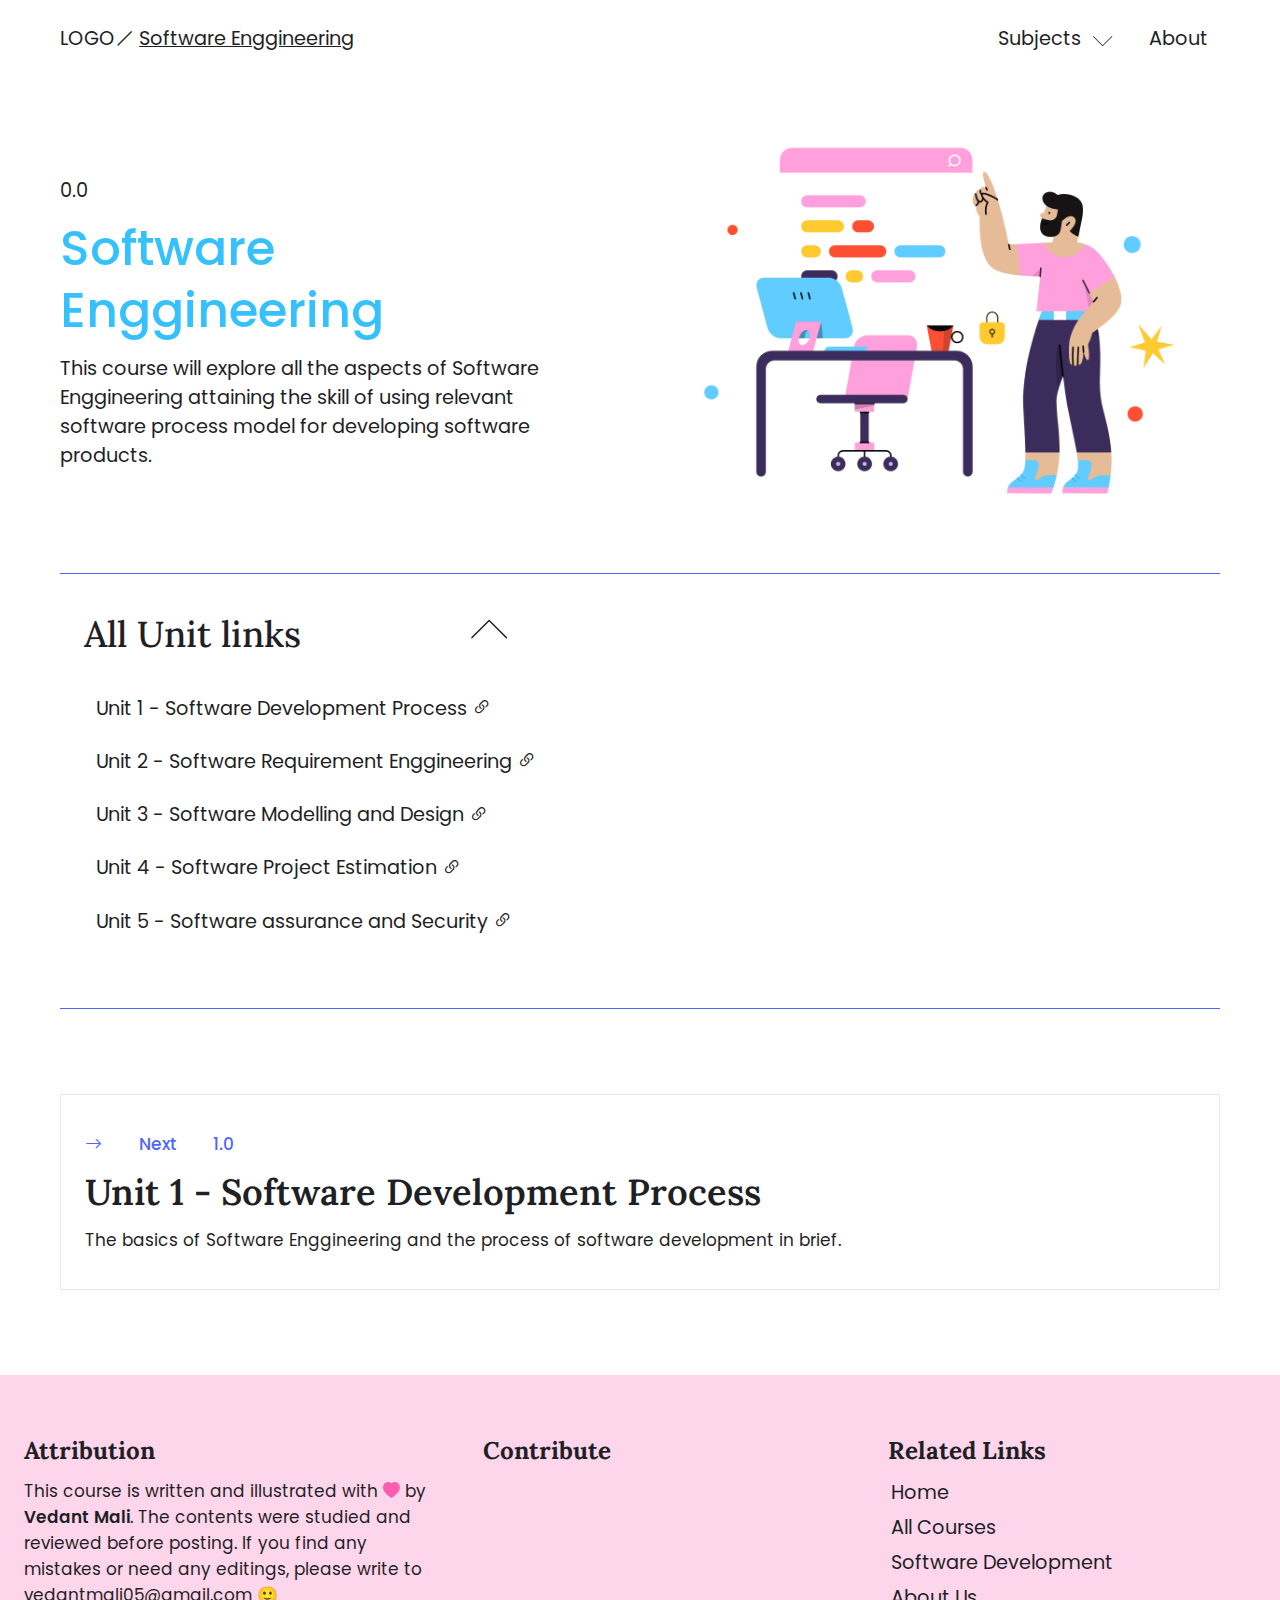
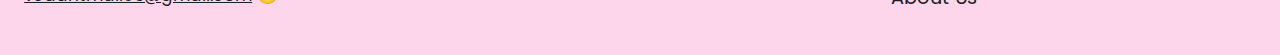
==== index.html @ e5b26721 "v0.7" ====
<!DOCTYPE html>

<html>

<head>
    <meta charset="utf-8">
    <meta http-equiv="X-UA-Compatible" content="IE=edge">
    <title>Software Enggineering NOTES</title>
    <meta name="description" content="">
    <meta name="viewport" content="width=device-width, initial-scale=1">
    <!-- Stylesheet -->
    <link rel="stylesheet" href="style-global.css">
    <link rel="stylesheet" href="style-header.css">
    <link rel="stylesheet" href="style-main.css">
    <link rel="stylesheet" href="style-footer.css">

    <!-- FONTS -->
    <!-- Font - POPPINS, LORA, ROBOTO MONO, ROBOTO -->
    <link rel="preconnect" href="https://fonts.googleapis.com">
    <link rel="preconnect" href="https://fonts.gstatic.com" crossorigin>
    <link href="https://fonts.googleapis.com/css2?family=Lora:ital,wght@0,400;0,500;0,600;0,700;1,400;1,500;1,600;1,700&family=Poppins:ital,wght@0,100;0,200;0,300;0,400;0,500;0,700;0,800;0,900;1,100;1,200;1,300;1,400;1,500;1,600;1,700;1,800;1,900&family=Roboto+Mono:ital,wght@0,400;0,500;0,600;1,400;1,500;1,600&family=Roboto:ital,wght@0,100;0,300;0,400;0,500;0,700;0,900;1,100;1,300;1,400;1,500;1,700;1,900&display=swap"
        rel="stylesheet">


    <!-- ICONS -->
    <!-- Icons - Bootstrap -->
    <link rel="stylesheet" href="https://cdn.jsdelivr.net/npm/bootstrap-icons@1.8.1/font/bootstrap-icons.css">

</head>

<body>

    <!-- HEADER -->
    <header class="notes-header">
        <!-- HEADER BREADCRUMB -->
        <section class="header-breadcrumb-wrapper">
            <ul class="header-breadcrumb">
                <!-- LOGO -->
                <li>
                    <a href="#" class="logo">LOGO</a>
                </li>
                <!-- Breadcrumb pages sequence -->
                <li>
                    <span class="header-breadcrumb-slash">
                        <i class="bi bi-slash-lg"></i>
                    </span>
                    <a href="#">Software Enggineering</a>
                </li>
            </ul>
        </section>
        <!-- MENU BTN -->
        <section class="menu-btn-wrapper">
            <button class="menu-btn">
                <i class="bi bi-grid"></i>
            </button>
        </section>
        <!-- HEADER NAVIGATION -->
        <nav class="header-nav-wrapper">
            <!-- MAIN MENU -->
            <ul class="header-nav">
                <!-- li - Subjects available on website -->
                <li class="submenu-btn submenu-btn-subject">
                    <a>
                        Subjects
                        <!-- Expand Arrow -->
                        <span class="expand-nav show-submenu">
                            <svg width="192" height="192" fill="#000" viewBox="0 0 192 192">
                                <path fill-rule="evenodd" d="M96 146c-1.0609 0-2.0783-.421-2.8284-1.172L1.17158 52.8284c-1.562106-1.5621-1.562106-4.0947 0-5.6568 1.56209-1.5621 4.09476-1.5621 5.65684 0L96 136.343l89.172-89.1714c1.562-1.5621 4.094-1.5621 5.656 0 1.563 1.5621 1.563 4.0947 0 5.6568L98.8284 144.828C98.0783 145.579 97.0609 146 96 146z"/>
                              </svg>
                        </span>
                    </a>
                    <!-- Submenu - Subjects available on this page -->
                    <ul class="submenu submenu-subjects">
                        <li>
                            <a href="#">Microprocessors</a>
                        </li>
                        <li>
                            <a href="#">Data Communication</a>
                        </li>
                        <li>
                            <a href="#">Software Enggineering</a>
                        </li>
                    </ul>
                </li>
                <!-- ABOUT Page Link -->
                <li>
                    <a href="#">About</a>
                </li>
            </ul>
        </nav>
        <!-- MENU ENDS -->
    </header>
    <!-- HEADER ENDS -->

    <!-- MAIN SECTION -->
    <main class="notes-main" id="notes-main">
        <!-- Course Intro -->
        <section class="course-intro-wrapper">
            <!-- COURSE CONTENTS -->
            <div class="course-intro-contents">
                <div class="eyebrow">0.0</div>
                <h1 class="course-heading">Software Enggineering</h1>
                <p class="course-intro-para">
                    This course will explore all the aspects of Software Enggineering attaining the skill of using relevant software process model for developing software products.
                </p>
            </div>
            <figure class="course-intro-hero">
                <img src="images/illu-hero.png" alt="" loading="lazy">
            </figure>
        </section>
        <!-- Table of Contents -->
        <section class="index-wrapper">
            <!-- Index List -->
            <ul class="index-list-box show-index">
                <li><a href="SENU1.html">Unit 1 - Software Development Process <span class="link-icon-box"><i class="bi bi-link-45deg"></i></span></a></li>
                <li>
                    <a href="#">Unit 2 - Software Requirement Enggineering <span class="link-icon-box"><i class="bi bi-link-45deg"></i></span></a>
                </li>
                <li>
                    <a href="#">Unit 3 - Software Modelling and Design <span class="link-icon-box"><i class="bi bi-link-45deg"></i></span></a>
                </li>
                <li><a href="#">Unit 4 - Software Project Estimation <span class="link-icon-box"><i class="bi bi-link-45deg"></i></span></a></li>
                <li><a href="#">Unit 5 - Software assurance and Security <span class="link-icon-box"><i class="bi bi-link-45deg"></i></span></a></li>
            </ul>
            <!-- Index title -->
            <div class="index-title">
                <h2>All Unit links</h2>
                <span class="expand-index">
                    <svg width="192" height="192" fill="#000" viewBox="0 0 192 192">
                        <path fill-rule="evenodd" d="M96 146c-1.0609 0-2.0783-.421-2.8284-1.172L1.17158 52.8284c-1.562106-1.5621-1.562106-4.0947 0-5.6568 1.56209-1.5621 4.09476-1.5621 5.65684 0L96 136.343l89.172-89.1714c1.562-1.5621 4.094-1.5621 5.656 0 1.563 1.5621 1.563 4.0947 0 5.6568L98.8284 144.828C98.0783 145.579 97.0609 146 96 146z"/>
                      </svg>
                </span>
            </div>
        </section>
        <!-- Next Prose Links -->
        <section class="adj-prose-wrapper">

            <a href="SENU1.html" target="_top" class="next-prose-box adj-prose-link">
                <div class="direction">
                    <span><i class="bi bi-arrow-right"></i></span><span>Next</span><span class="prose-num">1.0</span>
                </div>
                <h1 class="adj-prose-topic">
                    Unit 1 - Software Development Process
                </h1>
                <p class="prose-description">
                    The basics of Software Enggineering and the process of software development in brief.
                </p>
            </a>
        </section>
    </main>
    <!-- MAIN SECTION ENDS -->

    <!-- FOOTER -->
    <footer class="notes-footer" id="notes-footer">

        <!-- Author Attribution -->
        <section class="author-attr-wrapper">
            <h3>Attribution</h3>
            <p>
                This course is written and illustrated with <span class="heart"><i class="bi bi-heart-fill"></i></span> by <span class="author-name">Vedant Mali</span>. The contents were studied and reviewed before posting. If you find any mistakes or
                need any editings, please write to
                <a href="#contribution_form">vedantmali05@gmail.com</a> 🙂
            </p>
        </section>

        <!-- FIXME: Complete this form section with a feedback template -->
        <!-- Contribution Links -->
        <section class="footer-contibute">
            <h3>Contribute</h3>
            <!-- Available Contribution Links -->
            <!-- Email Box -->
            <form action="" id="contribution_form">
            </form>
        </section>

        <!-- Related Contents -->
        <section class="related-links-wrapper">
            <h3>Related Links</h3>
            <ul>
                <li><a href="#">Home</a></li>
                <li><a href="#">All Courses</a></li>
                <li><a href="#">Software Development</a></li>
                <li><a href="#">About Us</a></li>
            </ul>
        </section>


    </footer>

    <script src="script.js" async defer></script>
</body>

</html>
---- style-global.css ----
* {
    font-family: "Poppins", "Roboto", sans-serif;
    margin: 0;
    padding: 0;
    box-sizing: border-box;
    text-decoration: none;
    list-style: none;
    -webkit-transition: all .2s linear;
    -moz-transition: all .2s linear;
    -ms-transition: all .2s linear;
    -o-transition: all .2s linear;
    transition: all .2s linear;
    outline: none;
    border: none;
    color: var(--text-black);
    /* border: 1px solid #07f; */
}

*::selection {
    background: var(--text-black);
    color: var(--white);
}

:root {
    --white: #ffffff;
    --pink: #fd5daf;
    --pink-light: #fd5db040;
    --purple: #4e65ff;
    --purple-light: #4e65ff25;
    --blue: #34c1fd;
    --blue-light: #deeafd;
    --text-black: #1f1f26;
    --text-white: #e8eaed;
    --smooth-dark: #1F1F2660;
    --smooth-light: #1F1F2625;
    --code-box: #e8eaed25;
}

html {
    font-size: 63.5%;
    scroll-behavior: smooth;
    scroll-padding: 10rem;
}

body {
    overflow-x: hidden;
    background: var(--white);
    min-height: 100vh;
    min-width: 300px;
}

img {
    max-width: 100%;
}

button {
    cursor: pointer;
}


/* *********** MEDIA QUERIES **************** */

@media (min-width: 769px) {
    html {
        font-size: 75.5%;
    }
}
---- style-header.css ----
.notes-header {
    display: flex;
    align-items: center;
    justify-content: space-between;
    gap: 1rem;
    padding: 1rem 2rem;
    width: min(100%, 100rem);
    position: fixed;
    top: 0;
    left: 50%;
    transform: translateX(-50%);
    background: var(--white);
    z-index: 99;
}

.header-breadcrumb-wrapper {
    overflow-x: auto;
    max-width: 55rem;
    position: relative;
    padding: 1rem 0;
}

.header-breadcrumb {
    display: flex;
    font-size: 1.6rem;
    white-space: nowrap;
    width: 100%;
}

.header-breadcrumb :is(a):not(.logo) {
    font-weight: 400;
    text-decoration: underline;
    white-space: nowrap;
}

.menu-btn-wrapper button {
    padding: 0.5rem 1.2rem;
    border-radius: 5px;
    font-size: 2.5rem;
    background: transparent;
}

.menu-btn-wrapper button:hover {
    background: var(--smooth-light);
}

.header-nav-wrapper {
    display: flex;
    position: absolute;
    top: calc(7rem - 2px);
    left: -100%;
    padding: 4rem 0;
    height: calc(100vh - 7rem);
    background: var(--white);
    border-radius: 0 10px 10px 0;
    box-shadow: 0 10px 30px 0 var(--smooth-dark);
    max-width: 0px;
}

.header-nav-wrapper.show-menu {
    left: 0;
    max-width: 10000px;
}

.header-nav {
    overflow-y: auto;
    max-height: calc(90vh);
    padding: 0 2rem;
}

.header-nav :is(ul li) {
    font-size: 1.6rem;
    margin: 0.5rem 0;
    display: flex;
    flex-direction: column;
    align-items: start;
}

.header-nav :is(li, a) {
    flex: 1;
    width: 100%;
    border-radius: 5px;
}

.header-nav :is(a) {
    padding: 0.1rem 1rem;
}

.header-nav :is(a):hover {
    background: var(--pink-light);
    cursor: pointer;
}

.header-nav :is(li ul) {
    margin: 0 0 0 2rem;
}

.header-nav :is(li ul ul) {
    border-left: 2px solid var(--smooth-dark);
}

.header-nav :is(li ul li) {
    margin: 1rem 0;
}

.header-nav .submenu {
    overflow: hidden;
    transition: all 0.5s;
    max-height: 0;
    height: auto;
    overflow-y: auto;
    background: var(--white);
}

.header-nav :is(.expand-nav svg) {
    width: 1.6rem;
    height: 2.5rem;
    fill: var(--text-black);
    position: relative;
    top: 0.5rem;
}

.header-nav :is(.submenu.show-submenu) {
    max-height: 100vh;
    transition: all 0.5s;
}


/* ///////////////////// MEDIA QUERIES ///////////////////// */

@media (min-width: 769px) {
    .menu-btn-wrapper button {
        display: none;
    }
    .header-nav-wrapper {
        position: static;
        padding: 0;
        width: auto;
        height: auto;
        background: var(--white);
        border-radius: 0;
        box-shadow: none;
        margin-left: auto;
        max-width: 100%;
    }
    .header-nav {
        display: flex;
        align-items: center;
        gap: 1rem;
        overflow-y: visible;
        padding: 0;
    }
    .header-nav :is(li, a) {
        flex: none;
        width: auto;
        border-radius: 5px;
        position: relative;
        display: flex;
        align-items: center;
        gap: 1rem;
        padding: 0 .5rem;
        height: 100%;
    }
    .header-nav :is(li ul):not(li ul ul) {
        top: 100%;
        right: 0;
        position: absolute;
        box-shadow: 0 3px 5px 0 var(--smooth-dark);
        border-radius: 10px;
        width: max-content;
        max-height: 60vh;
        overflow-y: auto;
    }
    .header-nav :is(li ul li a) {
        padding: 0 3rem 0 1rem;
    }
    .header-nav .submenu {
        padding: 0 1rem;
    }
    .header-nav .submenu.show-submenu {
        padding: 2rem 1rem;
        max-height: 80vh;
    }
}
---- style-main.css ----
.notes-main {
    padding: 1rem 2rem;
    width: min(100%, 100rem);
    margin: 6rem auto;
}


/* ////////////// INTRODUCTION SECTION */

.course-intro-wrapper {
    display: flex;
    justify-content: space-between;
    align-items: center;
    flex-wrap: wrap;
    gap: 2rem;
}

.course-intro-wrapper .course-intro-contents {
    max-width: 60rem;
    flex: 1 1 40%;
    min-width: 24rem;
}

.course-intro-wrapper .course-intro-hero {
    flex: 1 1 45%;
}

.course-intro-wrapper .course-intro-contents>* {
    margin: 1rem 0;
}

.course-intro-wrapper :is(h1) {
    font: 500 4rem/130% "Poppins", sans-serif;
    color: var(--blue);
}

.course-intro-wrapper :is(.eyebrow) {
    margin-top: 3rem;
}

.course-intro-wrapper :is(.eyebrow, p) {
    font-size: 1.6rem;
}


/* ///////////////////// TABLE OF CONTENTS/INDEX */

.index-wrapper {
    margin: 3rem 0;
    width: 100%;
    border: 1px solid var(--purple);
    border-left: none;
    border-right: none;
    padding: 3rem 2rem;
    display: flex;
    flex-direction: column;
}

.index-wrapper .index-title {
    display: flex;
    justify-content: space-between;
    gap: 2rem;
    cursor: pointer;
    width: min(100%, 35rem);
    order: -1;
}

.index-title h2 {
    font: 500 3rem/130% "Lora", serif;
}

.index-wrapper .index-title svg {
    width: 3rem;
    height: 3rem;
    fill: var(--text-black);
}

.index-list-box {
    margin: 1rem;
    font-size: 1.6rem;
    transition: all .5s ease;
    overflow: hidden;
    max-height: 0;
}

.index-list-box ul,
.header-nav .submenu .submenu-subtopics {
    padding-left: 1rem;
    margin-bottom: 2rem;
    border-left: 2px solid var(--smooth-dark);
}

.index-list-box ul li {
    margin: 1rem 0;
}

.index-list-box.show-index {
    max-height: 100rem;
    transition: all 1s ease;
}

.index-list-box.show-index~.index-title svg {
    transform: rotate(180deg);
}

.index-list-box li {
    margin: 2rem 0;
}

.index-list-box li a {
    border-radius: 5px;
}

.index-list-box li a:hover {
    background: var(--pink-light);
}


/* ////////////////////////// NEXT AND PREV PROSE LINKS */

.adj-prose-wrapper {
    display: flex;
    flex-wrap: wrap;
    margin-top: 7rem;
}

.adj-prose-link {
    padding: 2rem;
    flex: 1;
    min-width: 20rem;
    border: 1px solid var(--purple-light);
}

.adj-prose-link:hover {
    background: var(--purple-light);
}

.adj-prose-wrapper .direction {
    display: flex;
    justify-content: flex-start;
    align-items: center;
    gap: 3rem;
    padding: 1rem 0;
}

.adj-prose-wrapper .direction :is(span, i) {
    font-size: 1.4rem;
    color: var(--purple);
    font-weight: 500;
}

.adj-prose-wrapper .adj-prose-topic {
    font: 600 3rem "Lora", serif;
    hyphens: auto;
}

.adj-prose-wrapper .prose-description {
    padding: 1rem 0;
    font-size: 1.4rem;
}


/* *********** MEDIA QUERIES **************** */

@media (min-width: 375px) {
    .course-intro-wrapper .course-intro-contents,
    .adj-prose-link {
        min-width: 35rem;
    }
}
---- style-footer.css ----
.notes-footer {
    background: var(--pink-light);
    padding: 5rem 2rem 3rem 2rem;
    display: flex;
    align-items: flex-start;
    justify-content: space-between;
    flex-wrap: wrap;
    gap: 3rem;
}

.notes-footer>* {
    flex: 1;
}

.notes-footer h3 {
    font-size: 2rem;
    font-family: "Lora", serif;
    margin-bottom: 1rem;
}


/* /////////////////// AUTHOR ATTRIBUTION */

.author-attr-wrapper {
    font-size: 1.4rem;
    text-align: left;
    max-width: 35rem;
}

.author-attr-wrapper .author-name {
    font-weight: 600;
}

.author-attr-wrapper .heart i {
    color: var(--pink);
}

.author-attr-wrapper a {
    text-decoration: underline;
}


/* ///////////////////////////// RELATED LINKS */

.related-links-wrapper ul :is(li) {
    margin: .5rem 0;
}

.related-links-wrapper ul :is(a) {
    font-size: 1.6rem;
    padding: 0 .3rem;
    border-radius: 5px;
}

.related-links-wrapper ul :is(a):hover {
    background: var(--purple-light);
    text-decoration: underline;
}


/* *********** MEDIA QUERIES **************** */

@media (min-width: 375px) {
    .author-attr-wrapper :is(p) {
        min-width: 35rem;
    }
}
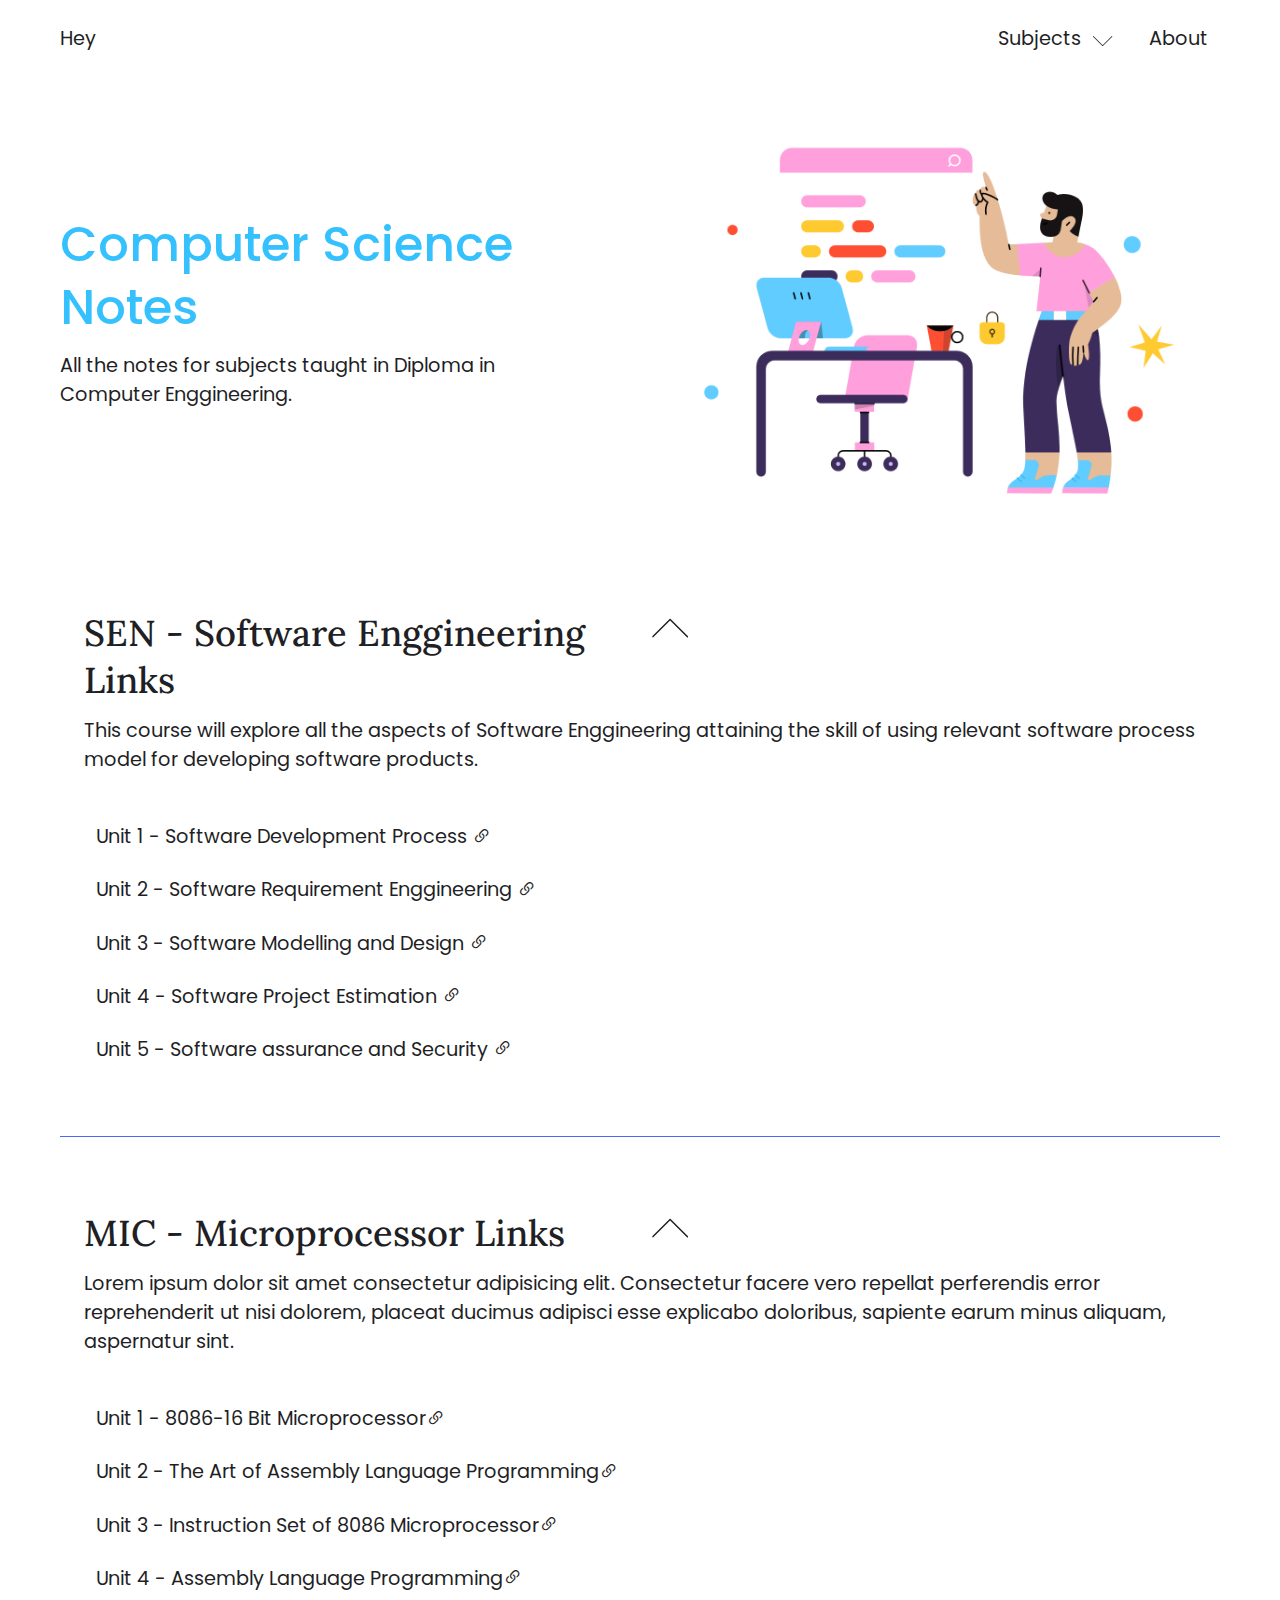
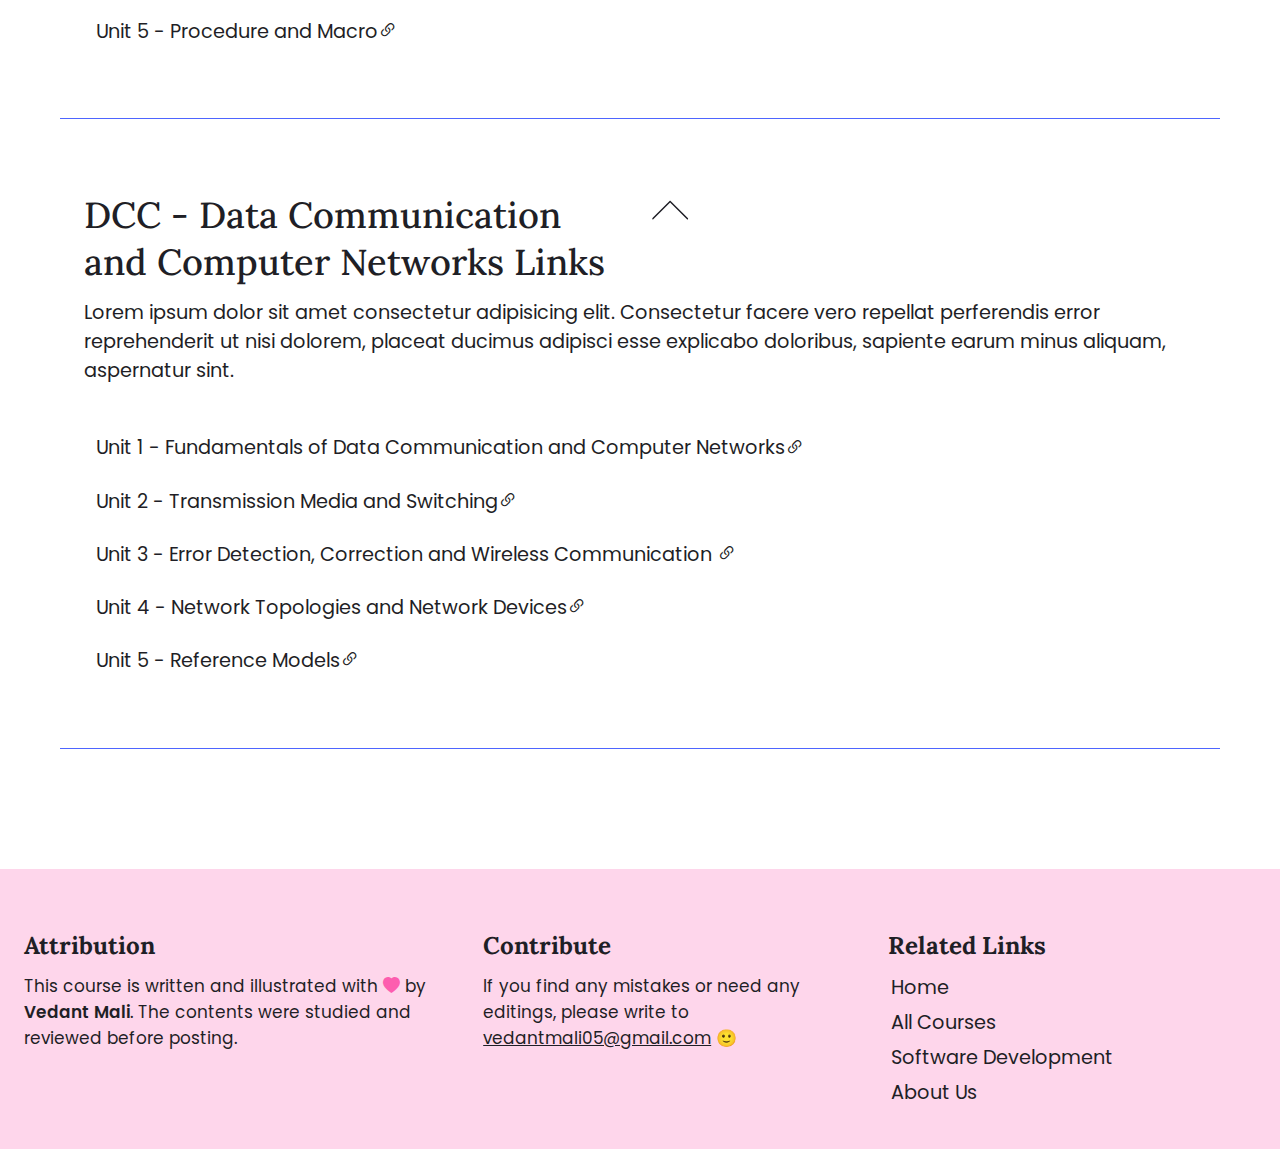
==== commit 77ce47f5: "v0.8" ====
--- a/index.html
+++ b/index.html
@@ -37,14 +37,7 @@
             <ul class="header-breadcrumb">
                 <!-- LOGO -->
                 <li>
-                    <a href="#" class="logo">LOGO</a>
-                </li>
-                <!-- Breadcrumb pages sequence -->
-                <li>
-                    <span class="header-breadcrumb-slash">
-                        <i class="bi bi-slash-lg"></i>
-                    </span>
-                    <a href="#">Software Enggineering</a>
+                    <a href="#" class="logo">Hey</a>
                 </li>
             </ul>
         </section>
@@ -72,13 +65,13 @@
                     <!-- Submenu - Subjects available on this page -->
                     <ul class="submenu submenu-subjects">
                         <li>
-                            <a href="#">Microprocessors</a>
+                            <a href="#senIndex">Software Enggineering</a>
                         </li>
                         <li>
-                            <a href="#">Data Communication</a>
+                            <a href="#micIndex">Microprocessors</a>
                         </li>
                         <li>
-                            <a href="#">Software Enggineering</a>
+                            <a href="#dccIndex">Data Communication and Computer Networks</a>
                         </li>
                     </ul>
                 </li>
@@ -98,18 +91,20 @@
         <section class="course-intro-wrapper">
             <!-- COURSE CONTENTS -->
             <div class="course-intro-contents">
-                <div class="eyebrow">0.0</div>
-                <h1 class="course-heading">Software Enggineering</h1>
+                <h1 class="course-heading">Computer Science Notes</h1>
                 <p class="course-intro-para">
-                    This course will explore all the aspects of Software Enggineering attaining the skill of using relevant software process model for developing software products.
+                    All the notes for subjects taught in Diploma in Computer Enggineering.
                 </p>
             </div>
             <figure class="course-intro-hero">
-                <img src="images/illu-hero.png" alt="" loading="lazy">
+                <img src="images/illu-hero.png" alt="">
             </figure>
         </section>
         <!-- Table of Contents -->
         <section class="index-wrapper">
+            <!-- SOFTWARE ENGGINEERING -->
+            <p class="course-intro-para">
+                This course will explore all the aspects of Software Enggineering attaining the skill of using relevant software process model for developing software products.</p>
             <!-- Index List -->
             <ul class="index-list-box show-index">
                 <li><a href="SENU1.html">Unit 1 - Software Development Process <span class="link-icon-box"><i class="bi bi-link-45deg"></i></span></a></li>
@@ -123,8 +118,8 @@
                 <li><a href="#">Unit 5 - Software assurance and Security <span class="link-icon-box"><i class="bi bi-link-45deg"></i></span></a></li>
             </ul>
             <!-- Index title -->
-            <div class="index-title">
-                <h2>All Unit links</h2>
+            <div class="index-title" id="senIndex">
+                <h2>SEN - Software Enggineering Links</h2>
                 <span class="expand-index">
                     <svg width="192" height="192" fill="#000" viewBox="0 0 192 192">
                         <path fill-rule="evenodd" d="M96 146c-1.0609 0-2.0783-.421-2.8284-1.172L1.17158 52.8284c-1.562106-1.5621-1.562106-4.0947 0-5.6568 1.56209-1.5621 4.09476-1.5621 5.65684 0L96 136.343l89.172-89.1714c1.562-1.5621 4.094-1.5621 5.656 0 1.563 1.5621 1.563 4.0947 0 5.6568L98.8284 144.828C98.0783 145.579 97.0609 146 96 146z"/>
@@ -132,20 +127,57 @@
                 </span>
             </div>
         </section>
-        <!-- Next Prose Links -->
-        <section class="adj-prose-wrapper">
-
-            <a href="SENU1.html" target="_top" class="next-prose-box adj-prose-link">
-                <div class="direction">
-                    <span><i class="bi bi-arrow-right"></i></span><span>Next</span><span class="prose-num">1.0</span>
-                </div>
-                <h1 class="adj-prose-topic">
-                    Unit 1 - Software Development Process
-                </h1>
-                <p class="prose-description">
-                    The basics of Software Enggineering and the process of software development in brief.
-                </p>
-            </a>
+        <section class="index-wrapper">
+            <!-- MICROPROCESSOR ENGGINEERING -->
+            <p class="course-intro-para">
+                Lorem ipsum dolor sit amet consectetur adipisicing elit. Consectetur facere vero repellat perferendis error reprehenderit ut nisi dolorem, placeat ducimus adipisci esse explicabo doloribus, sapiente earum minus aliquam, aspernatur sint.</p>
+            <!-- Index List -->
+            <ul class="index-list-box show-index">
+                <li><a href="MICU1.html">Unit 1 - 8086-16 Bit Microprocessor<span class="link-icon-box"><i class="bi bi-link-45deg"></i></span></a></li>
+                <li>
+                    <a href="#">Unit 2 - The Art of Assembly Language Programming<span class="link-icon-box"><i class="bi bi-link-45deg"></i></span></a>
+                </li>
+                <li>
+                    <a href="#">Unit 3 - Instruction Set of 8086 Microprocessor<span class="link-icon-box"><i class="bi bi-link-45deg"></i></span></a>
+                </li>
+                <li><a href="#">Unit 4 - Assembly Language Programming<span class="link-icon-box"><i class="bi bi-link-45deg"></i></span></a></li>
+                <li><a href="#">Unit 5 - Procedure and Macro<span class="link-icon-box"><i class="bi bi-link-45deg"></i></span></a></li>
+            </ul>
+            <!-- Index title -->
+            <div class="index-title" id="micIndex">
+                <h2>MIC - Microprocessor Links</h2>
+                <span class="expand-index">
+                    <svg width="192" height="192" fill="#000" viewBox="0 0 192 192">
+                        <path fill-rule="evenodd" d="M96 146c-1.0609 0-2.0783-.421-2.8284-1.172L1.17158 52.8284c-1.562106-1.5621-1.562106-4.0947 0-5.6568 1.56209-1.5621 4.09476-1.5621 5.65684 0L96 136.343l89.172-89.1714c1.562-1.5621 4.094-1.5621 5.656 0 1.563 1.5621 1.563 4.0947 0 5.6568L98.8284 144.828C98.0783 145.579 97.0609 146 96 146z"/>
+                      </svg>
+                </span>
+            </div>
+        </section>
+        <section class="index-wrapper">
+            <!-- DATA COMMUNICATION AND COMPUTER NETWORKS ENGGINEERING -->
+            <p class="course-intro-para">
+                Lorem ipsum dolor sit amet consectetur adipisicing elit. Consectetur facere vero repellat perferendis error reprehenderit ut nisi dolorem, placeat ducimus adipisci esse explicabo doloribus, sapiente earum minus aliquam, aspernatur sint.</p>
+            <!-- Index List -->
+            <ul class="index-list-box show-index">
+                <li><a href="SENU1.html">Unit 1 - Fundamentals of Data Communication and Computer Networks<span class="link-icon-box"><i class="bi bi-link-45deg"></i></span></a></li>
+                <li>
+                    <a href="#">Unit 2 - Transmission Media and Switching<span class="link-icon-box"><i class="bi bi-link-45deg"></i></span></a>
+                </li>
+                <li>
+                    <a href="#">Unit 3 - Error Detection, Correction and Wireless Communication <span class="link-icon-box"><i class="bi bi-link-45deg"></i></span></a>
+                </li>
+                <li><a href="#">Unit 4 - Network Topologies and Network Devices<span class="link-icon-box"><i class="bi bi-link-45deg"></i></span></a></li>
+                <li><a href="#">Unit 5 - Reference Models<span class="link-icon-box"><i class="bi bi-link-45deg"></i></span></a></li>
+            </ul>
+            <!-- Index title -->
+            <div class="index-title" id="dccIndex">
+                <h2>DCC - Data Communication and Computer Networks Links</h2>
+                <span class="expand-index">
+                    <svg width="192" height="192" fill="#000" viewBox="0 0 192 192">
+                        <path fill-rule="evenodd" d="M96 146c-1.0609 0-2.0783-.421-2.8284-1.172L1.17158 52.8284c-1.562106-1.5621-1.562106-4.0947 0-5.6568 1.56209-1.5621 4.09476-1.5621 5.65684 0L96 136.343l89.172-89.1714c1.562-1.5621 4.094-1.5621 5.656 0 1.563 1.5621 1.563 4.0947 0 5.6568L98.8284 144.828C98.0783 145.579 97.0609 146 96 146z"/>
+                      </svg>
+                </span>
+            </div>
         </section>
     </main>
     <!-- MAIN SECTION ENDS -->
@@ -157,9 +189,7 @@
         <section class="author-attr-wrapper">
             <h3>Attribution</h3>
             <p>
-                This course is written and illustrated with <span class="heart"><i class="bi bi-heart-fill"></i></span> by <span class="author-name">Vedant Mali</span>. The contents were studied and reviewed before posting. If you find any mistakes or
-                need any editings, please write to
-                <a href="#contribution_form">vedantmali05@gmail.com</a> 🙂
+                This course is written and illustrated with <span class="heart"><i class="bi bi-heart-fill"></i></span> by <span class="author-name">Vedant Mali</span>. The contents were studied and reviewed before posting.
             </p>
         </section>
 
@@ -171,6 +201,8 @@
             <!-- Email Box -->
             <form action="" id="contribution_form">
             </form>
+            <p class="author-attr-wrapper">If you find any mistakes or need any editings, please write to
+                <a href="#contribution_form">vedantmali05@gmail.com</a> 🙂</p>
         </section>
 
         <!-- Related Contents -->
--- a/style-main.css
+++ b/style-main.css
@@ -25,7 +25,8 @@
     flex: 1 1 45%;
 }
 
-.course-intro-wrapper .course-intro-contents>* {
+.course-intro-wrapper .course-intro-contents>*,
+.course-intro-para {
     margin: 1rem 0;
 }
 
@@ -38,7 +39,8 @@
     margin-top: 3rem;
 }
 
-.course-intro-wrapper :is(.eyebrow, p) {
+.course-intro-wrapper :is(.eyebrow, p),
+.course-intro-para {
     font-size: 1.6rem;
 }
 
@@ -48,9 +50,7 @@
 .index-wrapper {
     margin: 3rem 0;
     width: 100%;
-    border: 1px solid var(--purple);
-    border-left: none;
-    border-right: none;
+    border-bottom: 1px solid var(--purple);
     padding: 3rem 2rem;
     display: flex;
     flex-direction: column;
@@ -61,7 +61,7 @@
     justify-content: space-between;
     gap: 2rem;
     cursor: pointer;
-    width: min(100%, 35rem);
+    width: min(100%, 50rem);
     order: -1;
 }
 
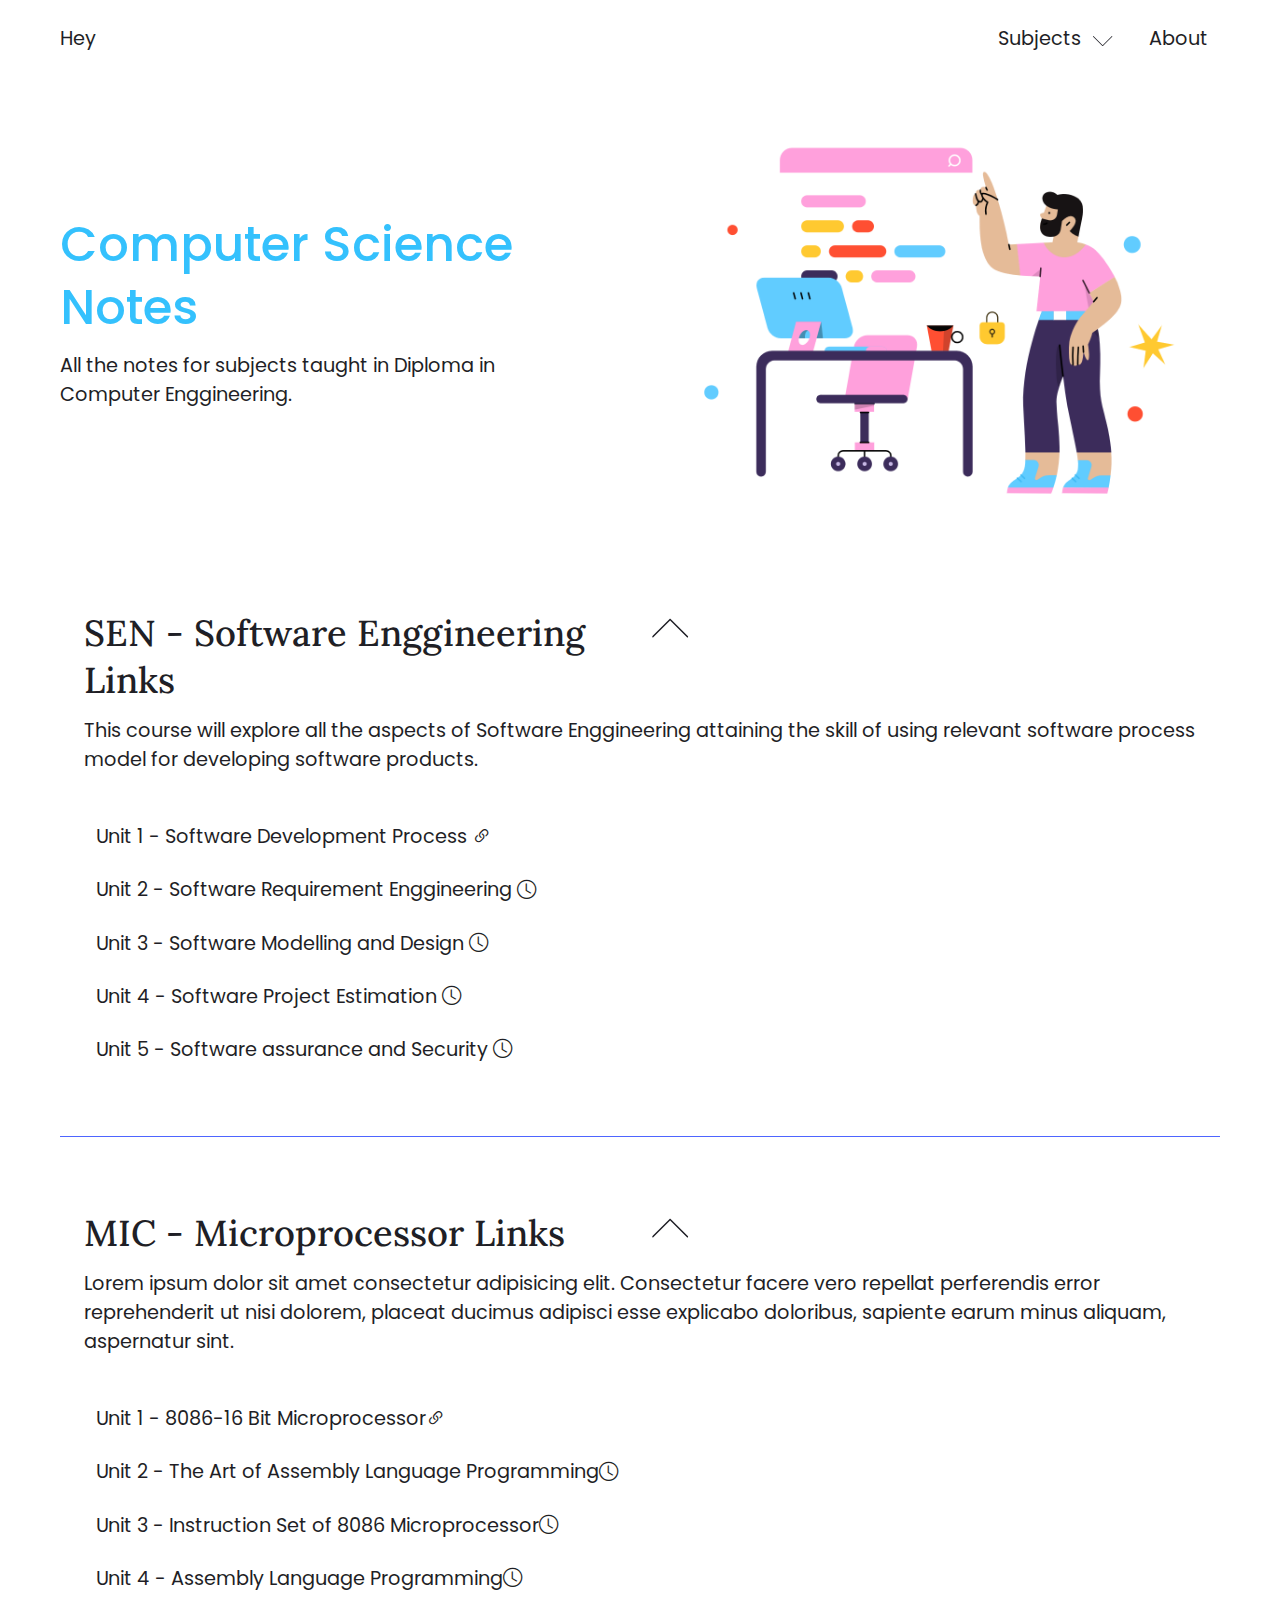
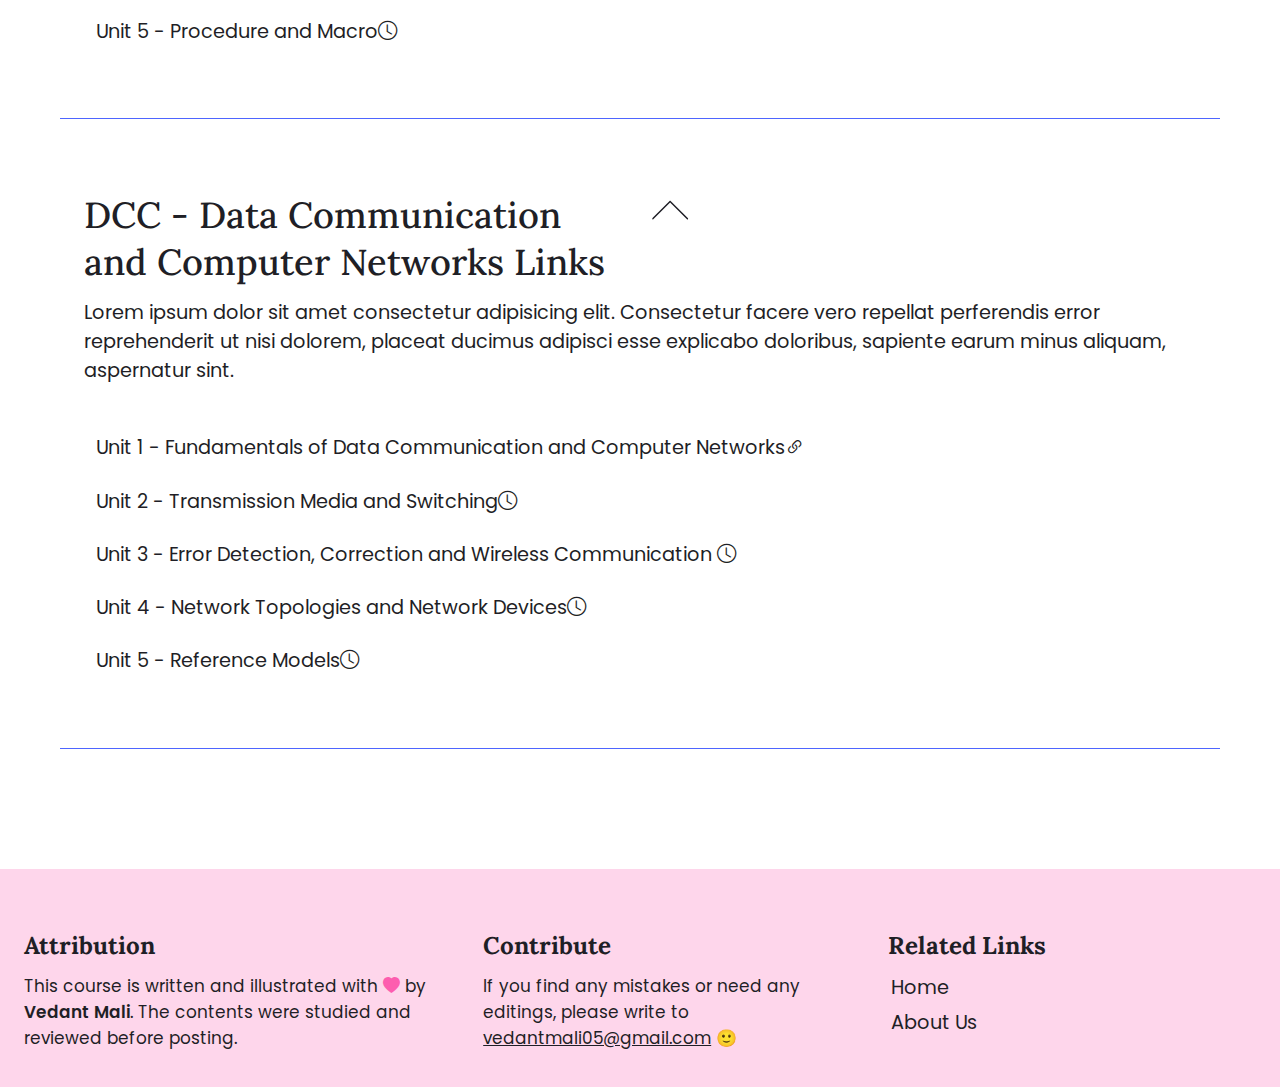
==== commit de3f46a5: "v0.9" ====
--- a/index.html
+++ b/index.html
@@ -5,7 +5,7 @@
 <head>
     <meta charset="utf-8">
     <meta http-equiv="X-UA-Compatible" content="IE=edge">
-    <title>Software Enggineering NOTES</title>
+    <title>Computer Science NOTES</title>
     <meta name="description" content="">
     <meta name="viewport" content="width=device-width, initial-scale=1">
     <!-- Stylesheet -->
@@ -109,13 +109,13 @@
             <ul class="index-list-box show-index">
                 <li><a href="SENU1.html">Unit 1 - Software Development Process <span class="link-icon-box"><i class="bi bi-link-45deg"></i></span></a></li>
                 <li>
-                    <a href="#">Unit 2 - Software Requirement Enggineering <span class="link-icon-box"><i class="bi bi-link-45deg"></i></span></a>
-                </li>
-                <li>
-                    <a href="#">Unit 3 - Software Modelling and Design <span class="link-icon-box"><i class="bi bi-link-45deg"></i></span></a>
-                </li>
-                <li><a href="#">Unit 4 - Software Project Estimation <span class="link-icon-box"><i class="bi bi-link-45deg"></i></span></a></li>
-                <li><a href="#">Unit 5 - Software assurance and Security <span class="link-icon-box"><i class="bi bi-link-45deg"></i></span></a></li>
+                    <a href="#">Unit 2 - Software Requirement Enggineering <span class="link-icon-box"><i class="bi bi-clock"></i></span></a>
+                </li>
+                <li>
+                    <a href="#">Unit 3 - Software Modelling and Design <span class="link-icon-box"><i class="bi bi-clock"></i></span></a>
+                </li>
+                <li><a href="#">Unit 4 - Software Project Estimation <span class="link-icon-box"><i class="bi bi-clock"></i></span></a></li>
+                <li><a href="#">Unit 5 - Software assurance and Security <span class="link-icon-box"><i class="bi bi-clock"></i></span></a></li>
             </ul>
             <!-- Index title -->
             <div class="index-title" id="senIndex">
@@ -128,20 +128,20 @@
             </div>
         </section>
         <section class="index-wrapper">
-            <!-- MICROPROCESSOR ENGGINEERING -->
+            <!-- MICROPROCESSOR -->
             <p class="course-intro-para">
                 Lorem ipsum dolor sit amet consectetur adipisicing elit. Consectetur facere vero repellat perferendis error reprehenderit ut nisi dolorem, placeat ducimus adipisci esse explicabo doloribus, sapiente earum minus aliquam, aspernatur sint.</p>
             <!-- Index List -->
             <ul class="index-list-box show-index">
                 <li><a href="MICU1.html">Unit 1 - 8086-16 Bit Microprocessor<span class="link-icon-box"><i class="bi bi-link-45deg"></i></span></a></li>
                 <li>
-                    <a href="#">Unit 2 - The Art of Assembly Language Programming<span class="link-icon-box"><i class="bi bi-link-45deg"></i></span></a>
-                </li>
-                <li>
-                    <a href="#">Unit 3 - Instruction Set of 8086 Microprocessor<span class="link-icon-box"><i class="bi bi-link-45deg"></i></span></a>
-                </li>
-                <li><a href="#">Unit 4 - Assembly Language Programming<span class="link-icon-box"><i class="bi bi-link-45deg"></i></span></a></li>
-                <li><a href="#">Unit 5 - Procedure and Macro<span class="link-icon-box"><i class="bi bi-link-45deg"></i></span></a></li>
+                    <a href="#">Unit 2 - The Art of Assembly Language Programming<span class="link-icon-box"><i class="bi bi-clock"></i></span></a>
+                </li>
+                <li>
+                    <a href="#">Unit 3 - Instruction Set of 8086 Microprocessor<span class="link-icon-box"><i class="bi bi-clock"></i></span></a>
+                </li>
+                <li><a href="#">Unit 4 - Assembly Language Programming<span class="link-icon-box"><i class="bi bi-clock"></i></span></a></li>
+                <li><a href="#">Unit 5 - Procedure and Macro<span class="link-icon-box"><i class="bi bi-clock"></i></span></a></li>
             </ul>
             <!-- Index title -->
             <div class="index-title" id="micIndex">
@@ -159,15 +159,15 @@
                 Lorem ipsum dolor sit amet consectetur adipisicing elit. Consectetur facere vero repellat perferendis error reprehenderit ut nisi dolorem, placeat ducimus adipisci esse explicabo doloribus, sapiente earum minus aliquam, aspernatur sint.</p>
             <!-- Index List -->
             <ul class="index-list-box show-index">
-                <li><a href="SENU1.html">Unit 1 - Fundamentals of Data Communication and Computer Networks<span class="link-icon-box"><i class="bi bi-link-45deg"></i></span></a></li>
-                <li>
-                    <a href="#">Unit 2 - Transmission Media and Switching<span class="link-icon-box"><i class="bi bi-link-45deg"></i></span></a>
-                </li>
-                <li>
-                    <a href="#">Unit 3 - Error Detection, Correction and Wireless Communication <span class="link-icon-box"><i class="bi bi-link-45deg"></i></span></a>
-                </li>
-                <li><a href="#">Unit 4 - Network Topologies and Network Devices<span class="link-icon-box"><i class="bi bi-link-45deg"></i></span></a></li>
-                <li><a href="#">Unit 5 - Reference Models<span class="link-icon-box"><i class="bi bi-link-45deg"></i></span></a></li>
+                <li><a href="DCCU1.html">Unit 1 - Fundamentals of Data Communication and Computer Networks<span class="link-icon-box"><i class="bi bi-link-45deg"></i></span></a></li>
+                <li>
+                    <a href="#">Unit 2 - Transmission Media and Switching<span class="link-icon-box"><i class="bi bi-clock"></i></span></a>
+                </li>
+                <li>
+                    <a href="#">Unit 3 - Error Detection, Correction and Wireless Communication <span class="link-icon-box"><i class="bi bi-clock"></i></span></a>
+                </li>
+                <li><a href="#">Unit 4 - Network Topologies and Network Devices<span class="link-icon-box"><i class="bi bi-clock"></i></span></a></li>
+                <li><a href="#">Unit 5 - Reference Models<span class="link-icon-box"><i class="bi bi-clock"></i></span></a></li>
             </ul>
             <!-- Index title -->
             <div class="index-title" id="dccIndex">
@@ -209,9 +209,7 @@
         <section class="related-links-wrapper">
             <h3>Related Links</h3>
             <ul>
-                <li><a href="#">Home</a></li>
-                <li><a href="#">All Courses</a></li>
-                <li><a href="#">Software Development</a></li>
+                <li><a href="index.html">Home</a></li>
                 <li><a href="#">About Us</a></li>
             </ul>
         </section>
--- a/style-header.css
+++ b/style-header.css
@@ -70,7 +70,6 @@
 
 .header-nav :is(ul li) {
     font-size: 1.6rem;
-    margin: 0.5rem 0;
     display: flex;
     flex-direction: column;
     align-items: start;
@@ -100,7 +99,7 @@
 }
 
 .header-nav :is(li ul li) {
-    margin: 1rem 0;
+    padding: .5rem 0;
 }
 
 .header-nav .submenu {
--- a/style-main.css
+++ b/style-main.css
@@ -84,14 +84,13 @@
 }
 
 .index-list-box ul,
-.header-nav .submenu .submenu-subtopics {
+.header-nav .submenu ul {
     padding-left: 1rem;
-    margin-bottom: 2rem;
     border-left: 2px solid var(--smooth-dark);
 }
 
 .index-list-box ul li {
-    margin: 1rem 0;
+    padding-bottom: .5rem;
 }
 
 .index-list-box.show-index {
@@ -103,7 +102,7 @@
     transform: rotate(180deg);
 }
 
-.index-list-box li {
+.index-list-box li:not(.index-list-box ul li) {
     margin: 2rem 0;
 }
 
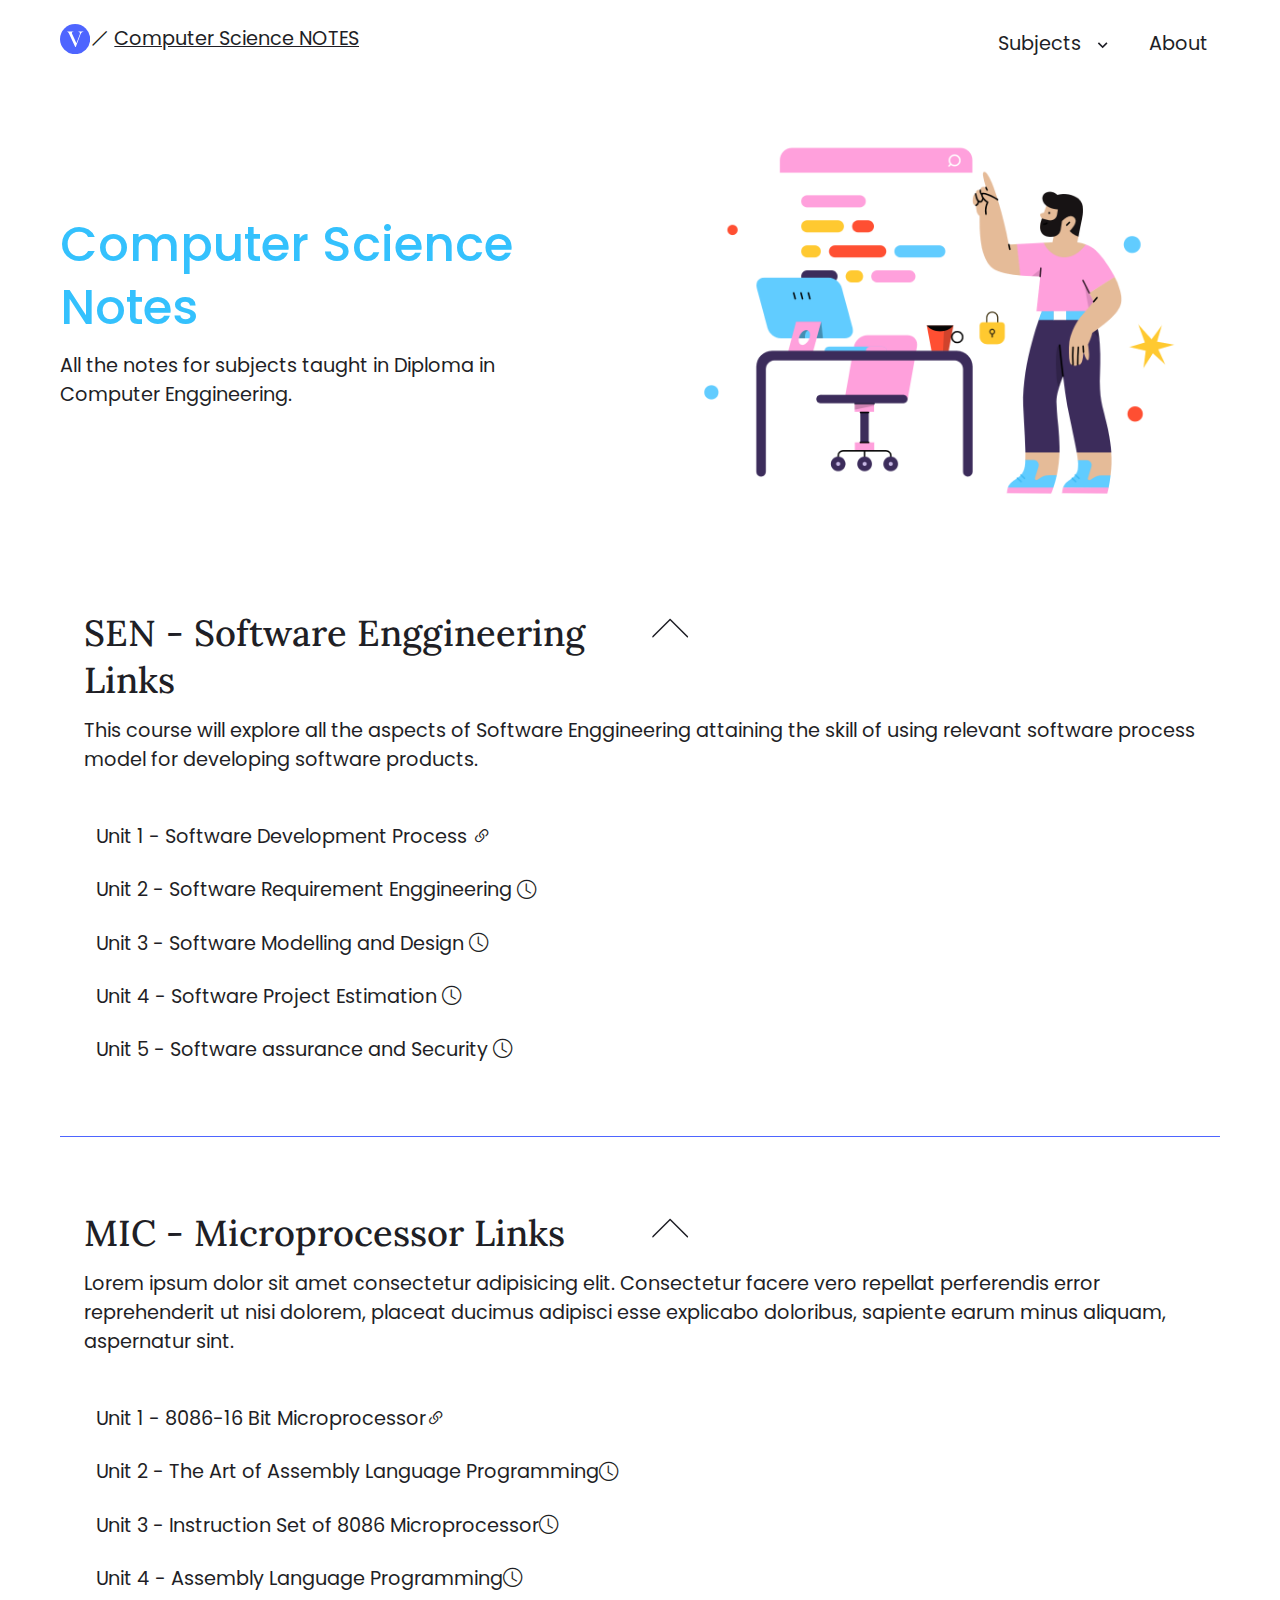
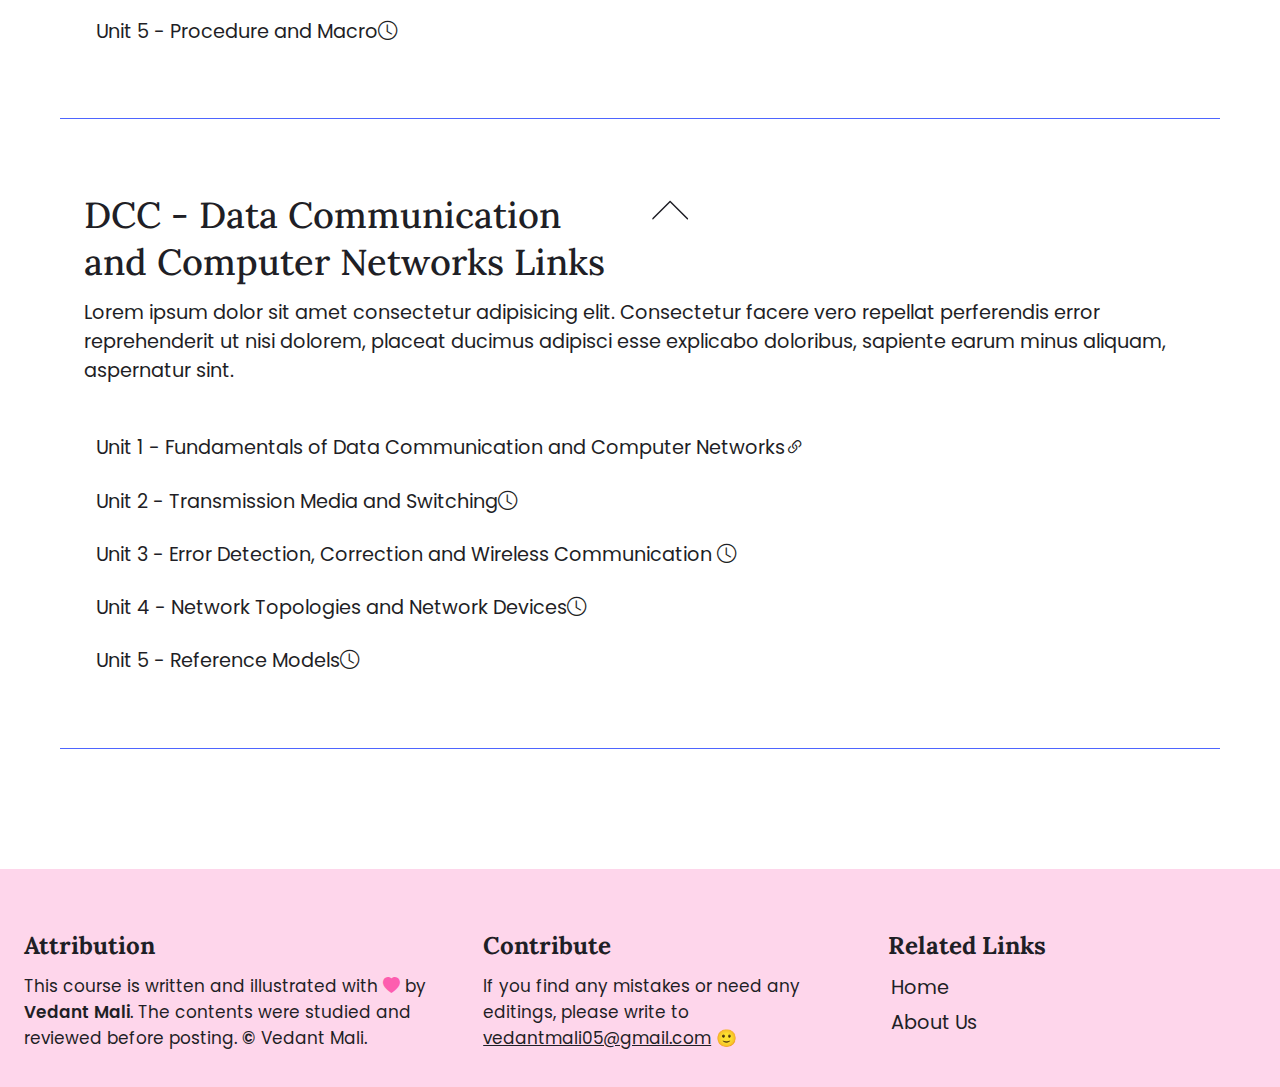
==== commit 563611f4: "v0.10" ====
--- a/index.html
+++ b/index.html
@@ -29,61 +29,6 @@
 </head>
 
 <body>
-
-    <!-- HEADER -->
-    <header class="notes-header">
-        <!-- HEADER BREADCRUMB -->
-        <section class="header-breadcrumb-wrapper">
-            <ul class="header-breadcrumb">
-                <!-- LOGO -->
-                <li>
-                    <a href="#" class="logo">Hey</a>
-                </li>
-            </ul>
-        </section>
-        <!-- MENU BTN -->
-        <section class="menu-btn-wrapper">
-            <button class="menu-btn">
-                <i class="bi bi-grid"></i>
-            </button>
-        </section>
-        <!-- HEADER NAVIGATION -->
-        <nav class="header-nav-wrapper">
-            <!-- MAIN MENU -->
-            <ul class="header-nav">
-                <!-- li - Subjects available on website -->
-                <li class="submenu-btn submenu-btn-subject">
-                    <a>
-                        Subjects
-                        <!-- Expand Arrow -->
-                        <span class="expand-nav show-submenu">
-                            <svg width="192" height="192" fill="#000" viewBox="0 0 192 192">
-                                <path fill-rule="evenodd" d="M96 146c-1.0609 0-2.0783-.421-2.8284-1.172L1.17158 52.8284c-1.562106-1.5621-1.562106-4.0947 0-5.6568 1.56209-1.5621 4.09476-1.5621 5.65684 0L96 136.343l89.172-89.1714c1.562-1.5621 4.094-1.5621 5.656 0 1.563 1.5621 1.563 4.0947 0 5.6568L98.8284 144.828C98.0783 145.579 97.0609 146 96 146z"/>
-                              </svg>
-                        </span>
-                    </a>
-                    <!-- Submenu - Subjects available on this page -->
-                    <ul class="submenu submenu-subjects">
-                        <li>
-                            <a href="#senIndex">Software Enggineering</a>
-                        </li>
-                        <li>
-                            <a href="#micIndex">Microprocessors</a>
-                        </li>
-                        <li>
-                            <a href="#dccIndex">Data Communication and Computer Networks</a>
-                        </li>
-                    </ul>
-                </li>
-                <!-- ABOUT Page Link -->
-                <li>
-                    <a href="#">About</a>
-                </li>
-            </ul>
-        </nav>
-        <!-- MENU ENDS -->
-    </header>
-    <!-- HEADER ENDS -->
 
     <!-- MAIN SECTION -->
     <main class="notes-main" id="notes-main">
@@ -182,42 +127,14 @@
     </main>
     <!-- MAIN SECTION ENDS -->
 
-    <!-- FOOTER -->
-    <footer class="notes-footer" id="notes-footer">
-
-        <!-- Author Attribution -->
-        <section class="author-attr-wrapper">
-            <h3>Attribution</h3>
-            <p>
-                This course is written and illustrated with <span class="heart"><i class="bi bi-heart-fill"></i></span> by <span class="author-name">Vedant Mali</span>. The contents were studied and reviewed before posting.
-            </p>
-        </section>
-
-        <!-- FIXME: Complete this form section with a feedback template -->
-        <!-- Contribution Links -->
-        <section class="footer-contibute">
-            <h3>Contribute</h3>
-            <!-- Available Contribution Links -->
-            <!-- Email Box -->
-            <form action="" id="contribution_form">
-            </form>
-            <p class="author-attr-wrapper">If you find any mistakes or need any editings, please write to
-                <a href="#contribution_form">vedantmali05@gmail.com</a> 🙂</p>
-        </section>
-
-        <!-- Related Contents -->
-        <section class="related-links-wrapper">
-            <h3>Related Links</h3>
-            <ul>
-                <li><a href="index.html">Home</a></li>
-                <li><a href="#">About Us</a></li>
-            </ul>
-        </section>
-
-
-    </footer>
-
-    <script src="script.js" async defer></script>
+    <script>
+        // Internal JavaScript
+    </script>
+    <script src="script-variables.js" defer>
+    </script>
+    <script src="script-elements.js" defer>
+    </script>
+    <script src="script-global.js" defer></script>
 </body>
 
 </html>--- a/style-header.css
+++ b/style-header.css
@@ -27,7 +27,12 @@
     width: 100%;
 }
 
-.header-breadcrumb :is(a):not(.logo) {
+.header-breadcrumb :is(.logo) {
+    width: 3rem;
+    height: 3rem;
+}
+
+.header-breadcrumb :is(a) {
     font-weight: 400;
     text-decoration: underline;
     white-space: nowrap;
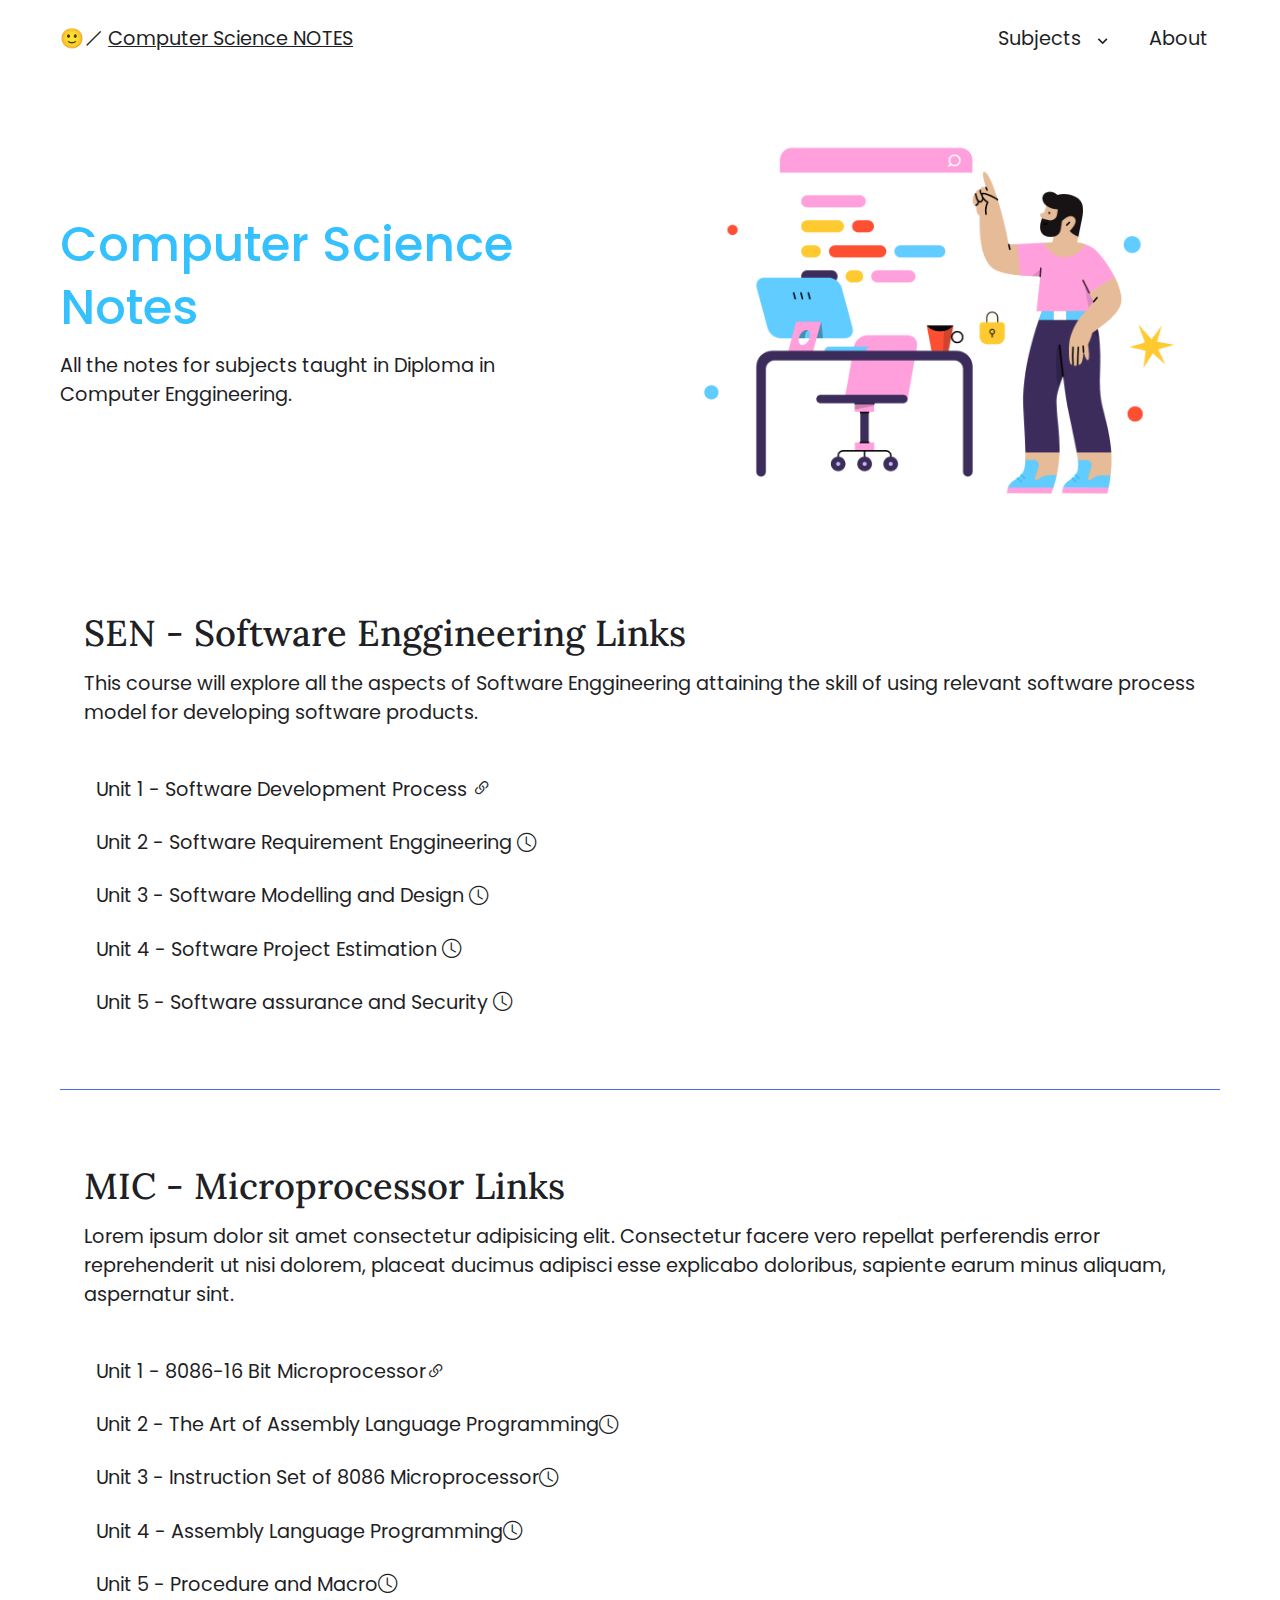
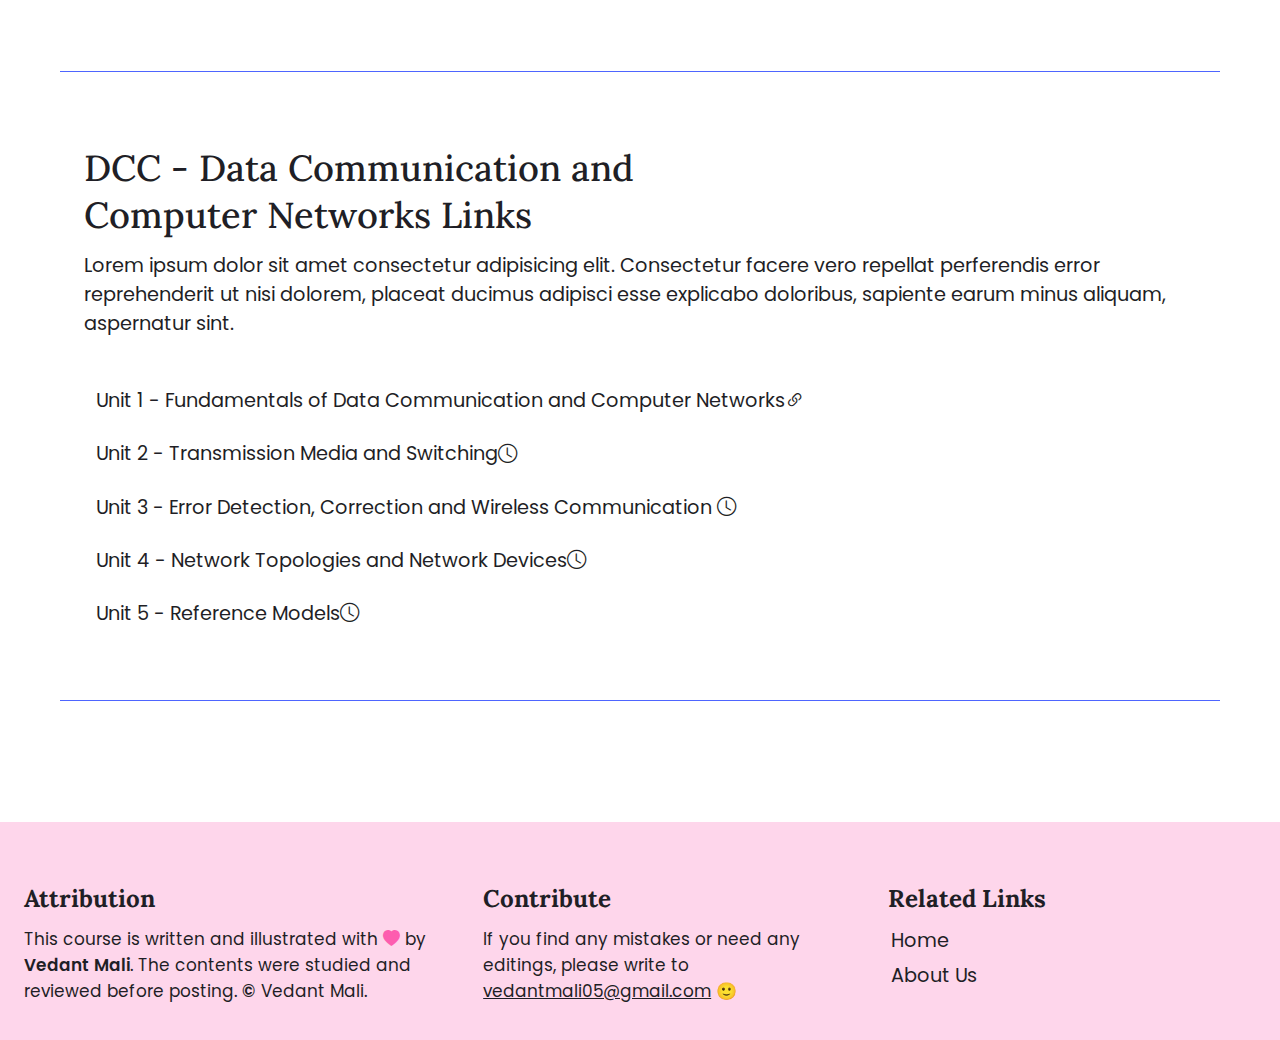
==== commit a81ca31f: "v0.10" ====
--- a/index.html
+++ b/index.html
@@ -65,11 +65,6 @@
             <!-- Index title -->
             <div class="index-title" id="senIndex">
                 <h2>SEN - Software Enggineering Links</h2>
-                <span class="expand-index">
-                    <svg width="192" height="192" fill="#000" viewBox="0 0 192 192">
-                        <path fill-rule="evenodd" d="M96 146c-1.0609 0-2.0783-.421-2.8284-1.172L1.17158 52.8284c-1.562106-1.5621-1.562106-4.0947 0-5.6568 1.56209-1.5621 4.09476-1.5621 5.65684 0L96 136.343l89.172-89.1714c1.562-1.5621 4.094-1.5621 5.656 0 1.563 1.5621 1.563 4.0947 0 5.6568L98.8284 144.828C98.0783 145.579 97.0609 146 96 146z"/>
-                      </svg>
-                </span>
             </div>
         </section>
         <section class="index-wrapper">
@@ -91,11 +86,6 @@
             <!-- Index title -->
             <div class="index-title" id="micIndex">
                 <h2>MIC - Microprocessor Links</h2>
-                <span class="expand-index">
-                    <svg width="192" height="192" fill="#000" viewBox="0 0 192 192">
-                        <path fill-rule="evenodd" d="M96 146c-1.0609 0-2.0783-.421-2.8284-1.172L1.17158 52.8284c-1.562106-1.5621-1.562106-4.0947 0-5.6568 1.56209-1.5621 4.09476-1.5621 5.65684 0L96 136.343l89.172-89.1714c1.562-1.5621 4.094-1.5621 5.656 0 1.563 1.5621 1.563 4.0947 0 5.6568L98.8284 144.828C98.0783 145.579 97.0609 146 96 146z"/>
-                      </svg>
-                </span>
             </div>
         </section>
         <section class="index-wrapper">
@@ -117,11 +107,6 @@
             <!-- Index title -->
             <div class="index-title" id="dccIndex">
                 <h2>DCC - Data Communication and Computer Networks Links</h2>
-                <span class="expand-index">
-                    <svg width="192" height="192" fill="#000" viewBox="0 0 192 192">
-                        <path fill-rule="evenodd" d="M96 146c-1.0609 0-2.0783-.421-2.8284-1.172L1.17158 52.8284c-1.562106-1.5621-1.562106-4.0947 0-5.6568 1.56209-1.5621 4.09476-1.5621 5.65684 0L96 136.343l89.172-89.1714c1.562-1.5621 4.094-1.5621 5.656 0 1.563 1.5621 1.563 4.0947 0 5.6568L98.8284 144.828C98.0783 145.579 97.0609 146 96 146z"/>
-                      </svg>
-                </span>
             </div>
         </section>
     </main>
--- a/style-header.css
+++ b/style-header.css
@@ -32,7 +32,7 @@
     height: 3rem;
 }
 
-.header-breadcrumb :is(a) {
+.header-breadcrumb :is(a):not(.logo) {
     font-weight: 400;
     text-decoration: underline;
     white-space: nowrap;
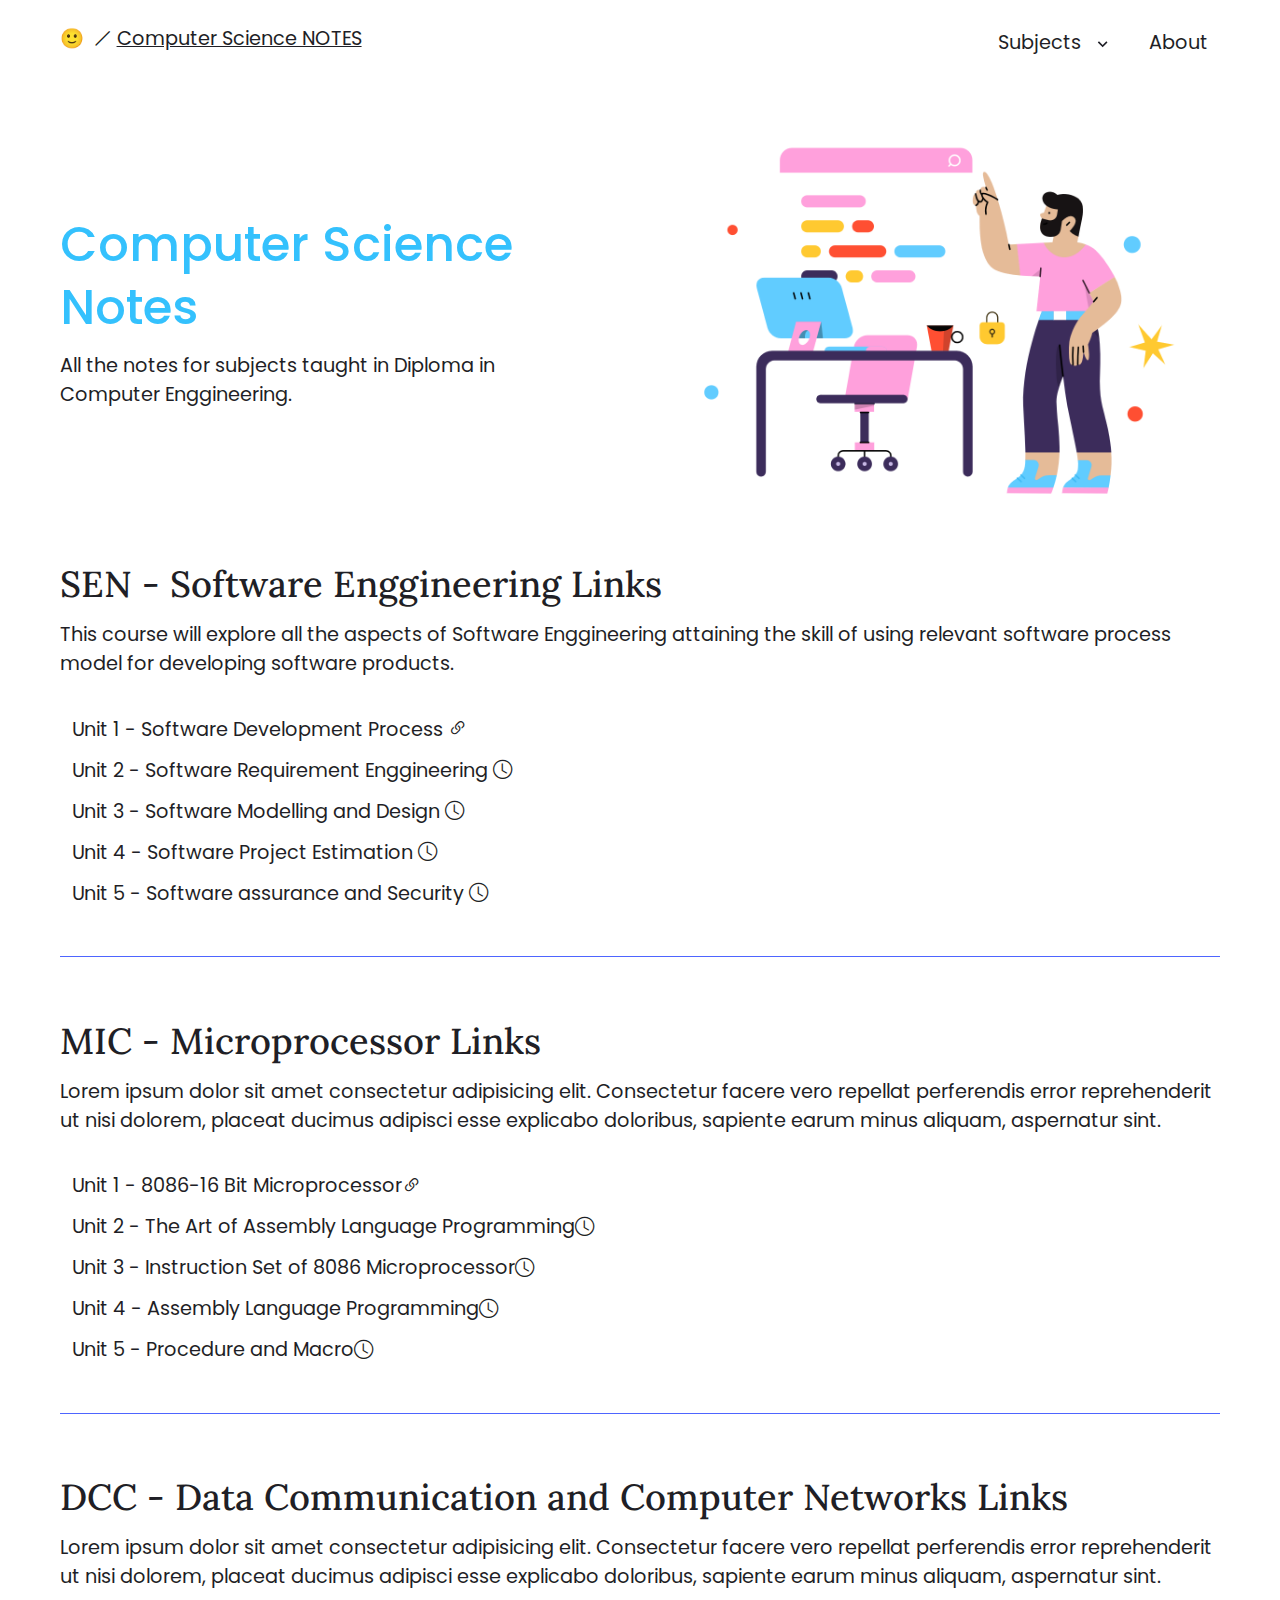
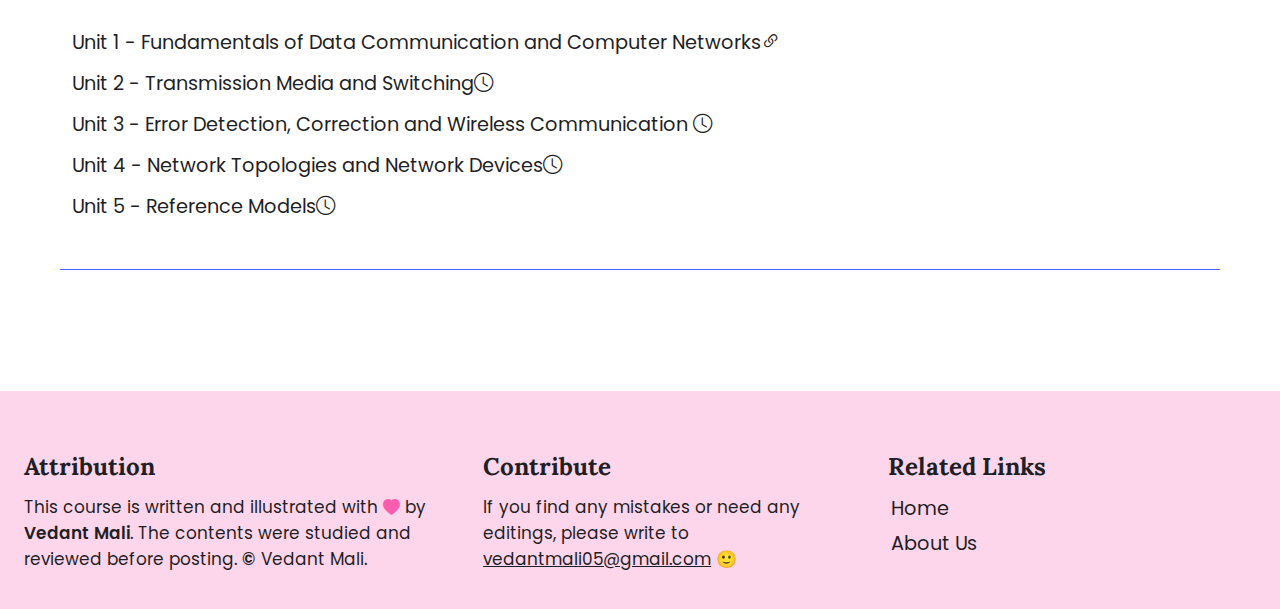
==== commit 4a243765: "v0.11" ====
--- a/index.html
+++ b/index.html
@@ -12,6 +12,7 @@
     <link rel="stylesheet" href="style-global.css">
     <link rel="stylesheet" href="style-header.css">
     <link rel="stylesheet" href="style-main.css">
+    <link rel="stylesheet" href="style-prose.css">
     <link rel="stylesheet" href="style-footer.css">
 
     <!-- FONTS -->
@@ -46,12 +47,12 @@
             </figure>
         </section>
         <!-- Table of Contents -->
-        <section class="index-wrapper">
+        <section class="unit-wrapper">
             <!-- SOFTWARE ENGGINEERING -->
             <p class="course-intro-para">
                 This course will explore all the aspects of Software Enggineering attaining the skill of using relevant software process model for developing software products.</p>
             <!-- Index List -->
-            <ul class="index-list-box show-index">
+            <ul class="unit-list-box show-index">
                 <li><a href="SENU1.html">Unit 1 - Software Development Process <span class="link-icon-box"><i class="bi bi-link-45deg"></i></span></a></li>
                 <li>
                     <a href="#">Unit 2 - Software Requirement Enggineering <span class="link-icon-box"><i class="bi bi-clock"></i></span></a>
@@ -63,16 +64,16 @@
                 <li><a href="#">Unit 5 - Software assurance and Security <span class="link-icon-box"><i class="bi bi-clock"></i></span></a></li>
             </ul>
             <!-- Index title -->
-            <div class="index-title" id="senIndex">
+            <div class="unit-title" id="senIndex">
                 <h2>SEN - Software Enggineering Links</h2>
             </div>
         </section>
-        <section class="index-wrapper">
+        <section class="unit-wrapper">
             <!-- MICROPROCESSOR -->
             <p class="course-intro-para">
                 Lorem ipsum dolor sit amet consectetur adipisicing elit. Consectetur facere vero repellat perferendis error reprehenderit ut nisi dolorem, placeat ducimus adipisci esse explicabo doloribus, sapiente earum minus aliquam, aspernatur sint.</p>
             <!-- Index List -->
-            <ul class="index-list-box show-index">
+            <ul class="unit-list-box show-index">
                 <li><a href="MICU1.html">Unit 1 - 8086-16 Bit Microprocessor<span class="link-icon-box"><i class="bi bi-link-45deg"></i></span></a></li>
                 <li>
                     <a href="#">Unit 2 - The Art of Assembly Language Programming<span class="link-icon-box"><i class="bi bi-clock"></i></span></a>
@@ -84,16 +85,16 @@
                 <li><a href="#">Unit 5 - Procedure and Macro<span class="link-icon-box"><i class="bi bi-clock"></i></span></a></li>
             </ul>
             <!-- Index title -->
-            <div class="index-title" id="micIndex">
+            <div class="unit-title" id="micIndex">
                 <h2>MIC - Microprocessor Links</h2>
             </div>
         </section>
-        <section class="index-wrapper">
+        <section class="unit-wrapper">
             <!-- DATA COMMUNICATION AND COMPUTER NETWORKS ENGGINEERING -->
             <p class="course-intro-para">
                 Lorem ipsum dolor sit amet consectetur adipisicing elit. Consectetur facere vero repellat perferendis error reprehenderit ut nisi dolorem, placeat ducimus adipisci esse explicabo doloribus, sapiente earum minus aliquam, aspernatur sint.</p>
             <!-- Index List -->
-            <ul class="index-list-box show-index">
+            <ul class="unit-list-box show-index">
                 <li><a href="DCCU1.html">Unit 1 - Fundamentals of Data Communication and Computer Networks<span class="link-icon-box"><i class="bi bi-link-45deg"></i></span></a></li>
                 <li>
                     <a href="#">Unit 2 - Transmission Media and Switching<span class="link-icon-box"><i class="bi bi-clock"></i></span></a>
@@ -105,7 +106,7 @@
                 <li><a href="#">Unit 5 - Reference Models<span class="link-icon-box"><i class="bi bi-clock"></i></span></a></li>
             </ul>
             <!-- Index title -->
-            <div class="index-title" id="dccIndex">
+            <div class="unit-title" id="dccIndex">
                 <h2>DCC - Data Communication and Computer Networks Links</h2>
             </div>
         </section>
--- a/style-header.css
+++ b/style-header.css
@@ -14,8 +14,8 @@
 }
 
 .header-breadcrumb-wrapper {
-    overflow-x: auto;
-    max-width: 55rem;
+    overflow: hidden;
+    max-width: 40rem;
     position: relative;
     padding: 1rem 0;
 }
@@ -23,6 +23,12 @@
 .header-breadcrumb {
     display: flex;
     font-size: 1.6rem;
+    white-space: nowrap;
+}
+
+.header-breadcrumb li {
+    overflow: hidden;
+    text-overflow: ellipsis;
     white-space: nowrap;
     width: 100%;
 }
@@ -32,7 +38,7 @@
     height: 3rem;
 }
 
-.header-breadcrumb :is(a):not(.logo) {
+.header-breadcrumb :is(a):not(.logo a) {
     font-weight: 400;
     text-decoration: underline;
     white-space: nowrap;
--- a/style-main.css
+++ b/style-main.css
@@ -45,72 +45,48 @@
 }
 
 
-/* ///////////////////// TABLE OF CONTENTS/INDEX */
+/* INDEX.HTML UNIT LISTS */
 
-.index-wrapper {
-    margin: 3rem 0;
+.unit-list-box {
+    font-size: 1.6rem;
+}
+
+.unit-wrapper {
     width: 100%;
     border-bottom: 1px solid var(--purple);
-    padding: 3rem 2rem;
     display: flex;
     flex-direction: column;
+    max-width: 100%;
+    margin-bottom: 3rem;
+    padding: 2rem 0;
 }
 
-.index-wrapper .index-title {
-    display: flex;
-    justify-content: space-between;
-    gap: 2rem;
-    cursor: pointer;
-    width: min(100%, 50rem);
+.unit-wrapper .unit-title {
     order: -1;
 }
 
-.index-title h2 {
+.unit-title h2 {
     font: 500 3rem/130% "Lora", serif;
 }
 
-.index-wrapper .index-title svg {
-    width: 3rem;
-    height: 3rem;
-    fill: var(--text-black);
+.unit-list-box {
+    padding: 1rem;
+    font-size: 1.6rem;
 }
 
-.index-list-box {
-    margin: 1rem;
-    font-size: 1.6rem;
-    transition: all .5s ease;
-    overflow: hidden;
-    max-height: 0;
-}
-
-.index-list-box ul,
-.header-nav .submenu ul {
-    padding-left: 1rem;
-    border-left: 2px solid var(--smooth-dark);
-}
-
-.index-list-box ul li {
+.unit-list-box ul li {
     padding-bottom: .5rem;
 }
 
-.index-list-box.show-index {
-    max-height: 100rem;
-    transition: all 1s ease;
+.unit-list-box li {
+    margin: 1rem 0;
 }
 
-.index-list-box.show-index~.index-title svg {
-    transform: rotate(180deg);
-}
-
-.index-list-box li:not(.index-list-box ul li) {
-    margin: 2rem 0;
-}
-
-.index-list-box li a {
+.unit-list-box li a {
     border-radius: 5px;
 }
 
-.index-list-box li a:hover {
+.unit-list-box li a:hover {
     background: var(--pink-light);
 }
 
--- a/style-prose.css
+++ b/style-prose.css
@@ -0,0 +1,264 @@
+/* ///////////////////////// TOPIC AND PROSE WRAPPER */
+
+.prose-index-wrapper {
+    display: flex;
+    margin: 7rem 0;
+    border-bottom: 1px solid var(--smooth-dark);
+    border-top: 1px solid var(--smooth-dark);
+}
+
+
+/* ///////////////////// TABLE OF CONTENTS/INDEX */
+
+.index-wrapper {
+    width: 100%;
+    border-bottom: 1px solid var(--purple);
+    display: flex;
+    flex-direction: column;
+    max-width: 25rem;
+    overflow: auto;
+    max-height: calc(100vh - 7rem);
+}
+
+.index-wrapper .index-title {
+    display: flex;
+    justify-content: space-between;
+    gap: 2rem;
+    cursor: pointer;
+    width: min(100%, 50rem);
+    order: -1;
+}
+
+.index-title h2 {
+    font: 500 3rem/130% "Lora", serif;
+}
+
+.index-list-box {
+    padding: 1rem;
+    font-size: 1.6rem;
+    transition: all .5s ease;
+    overflow: auto;
+}
+
+.index-list-box ul,
+.header-nav .submenu ul {
+    padding-left: 1rem;
+    border-left: 2px solid var(--smooth-dark);
+}
+
+.index-list-box ul li {
+    padding-bottom: .5rem;
+}
+
+.index-list-box li:not(.index-list-box ul li) {
+    margin: 2rem 0;
+    border-bottom: 1px solid var(--smooth-dark);
+}
+
+.index-list-box li a {
+    border-radius: 5px;
+}
+
+.index-list-box li a:hover {
+    background: var(--pink-light);
+}
+
+
+/* /////////////////////////// PROSE WRAPPER */
+
+.topic-prose-wrapper {
+    scroll-behavior: smooth;
+    scroll-padding: 2rem;
+    padding: 2rem 4rem;
+    max-width: 70rem;
+    margin-left: auto;
+    display: block;
+    border-left: 1px solid var(--text-black);
+    overflow: auto;
+    max-height: calc(100vh - 7rem);
+}
+
+.prose-heading-1 {
+    font: 600 3.5rem/130% "Lora", serif;
+    padding-top: 4rem;
+}
+
+.prose-heading-1:not(:first-child) {
+    border-top: 2px solid var(--text-black);
+    padding-top: 3rem;
+}
+
+.prose-heading-2,
+.key-header {
+    font: 600 2.5rem/130% "Lora", serif;
+    margin: .5rem 0;
+}
+
+.prose-heading-2:not(.key-header .prose-heading-2) {
+    margin-top: 3rem;
+    padding-top: 1rem;
+    border-top: 1px solid var(--smooth-dark);
+}
+
+.prose-heading-3 {
+    font: 600 2rem/130% "Lora", sans-serif;
+    margin: .5rem 0;
+}
+
+.prose-para {
+    max-width: 70ch;
+    font-weight: 400;
+    font-size: 1.6rem;
+    margin-bottom: 1.2em;
+}
+
+li.prose-para {
+    margin-bottom: .3em;
+}
+
+.prose-para :is(.highlight) {
+    font-weight: 600;
+}
+
+.prose-para :is(a, kbd, code) {
+    padding: 0 .5rem;
+    border-radius: 3px;
+    line-height: 160%;
+}
+
+.prose-para a,
+.prose-figure figcaption a {
+    background: var(--pink-light);
+}
+
+.prose-para a:hover {
+    text-decoration: underline;
+}
+
+.prose-figure {
+    display: flex;
+    flex-wrap: wrap;
+    font-size: 1.4rem;
+}
+
+.prose-figure figcaption {
+    min-width: 20ch;
+    max-width: 35ch;
+    padding: 1rem;
+}
+
+.prose-para kbd {
+    font: 600 16px/130% "Roboto Mono";
+    border: 1px solid var(--text-black);
+}
+
+.prose-para code {
+    font: 600 16px/130% "Roboto Mono";
+    background: var(--purple-light);
+}
+
+.subtopic-2>*:not(.prose-heading-3) {
+    margin-left: 2rem;
+}
+
+.prose-list li {
+    list-style: decimal;
+    list-style-position: outside;
+    margin-left: 2rem;
+}
+
+ul.prose-list li {
+    list-style: square;
+}
+
+.prose-list li::marker {
+    color: var(--purple);
+    font-weight: 600;
+}
+
+.prose-list li :is(ul, ol) {
+    margin: 1rem 0 1rem 2rem;
+}
+
+.prose-list li :is(ul, ol) li {
+    list-style: disc;
+}
+
+.sources * {
+    font: italic 1.4rem/130% "Lora", serif;
+}
+
+
+/* //////////////////// KEY BOXES */
+
+.key {
+    border: 1.5px solid;
+    margin: 2rem 0;
+    border-radius: 20px;
+    padding: 2rem 1.5rem;
+    max-width: 70rem;
+}
+
+.key-header {
+    display: flex;
+    align-items: center;
+    justify-content: left;
+    gap: 2rem;
+    margin-bottom: .5rem;
+}
+
+.key-content {
+    margin-left: 4.5rem;
+}
+
+.key.callout {
+    border-color: var(--pink);
+}
+
+.key.tip,
+.key.simplification {
+    border-color: var(--purple);
+}
+
+.key.definition {
+    border-color: var(--blue);
+}
+
+.key.additonal-point,
+.key.mathematical-formula {
+    border-color: var(--text-black);
+}
+
+.key.mathematical-formula .key-content * {
+    font: italic 400 2.5rem/130% "Lora", serif;
+}
+
+.key.code {
+    background: var(--code-box);
+    border-color: var(--smooth-dark);
+    border-radius: 2px;
+}
+
+.key.code {
+    font: 500 16px/130% "Roboto Mono";
+}
+
+
+/* *********** MEDIA QUERIES **************** */
+
+@media (max-width: 768px) {
+    .prose-index-wrapper {
+        display: block;
+        border: none;
+    }
+    .index-wrapper {
+        max-width: 100%;
+        max-height: 100%;
+        overflow: auto;
+    }
+    .topic-prose-wrapper {
+        padding: 2rem;
+        max-height: 100%;
+        border: none;
+    }
+}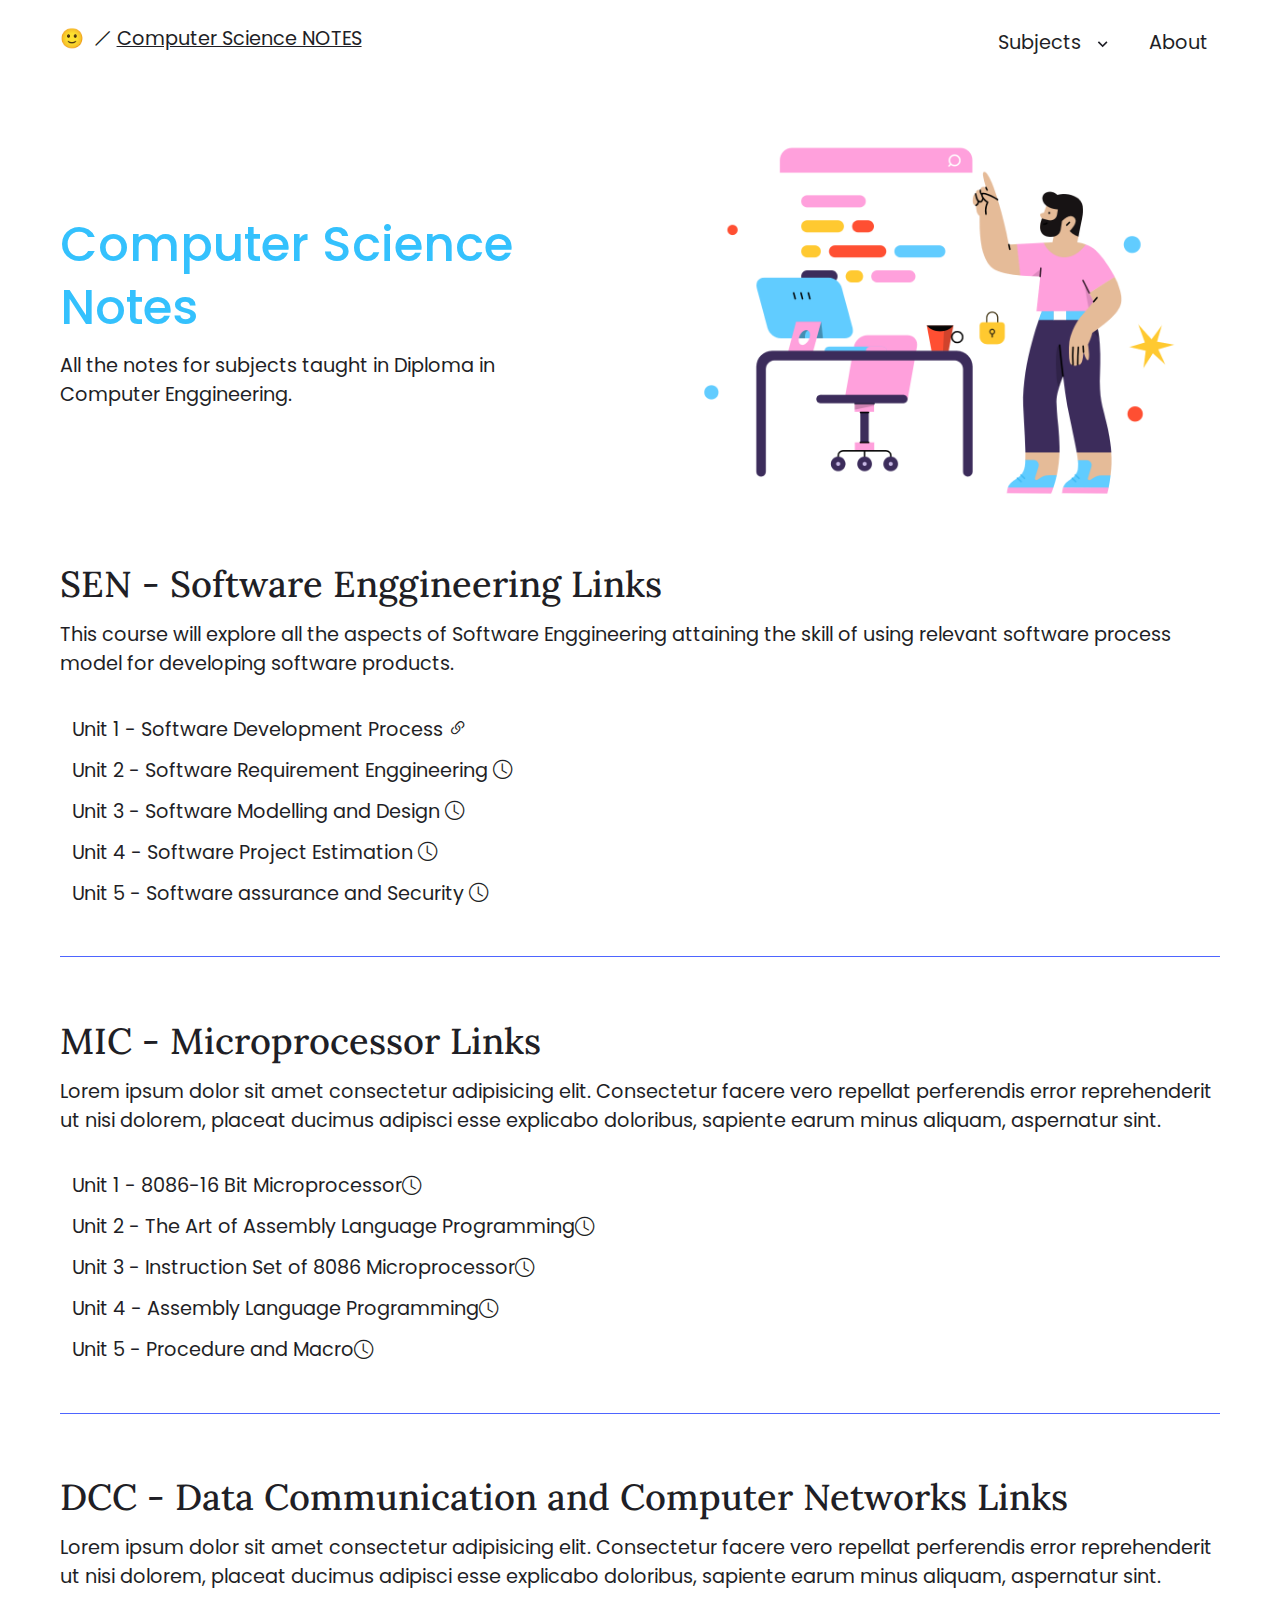
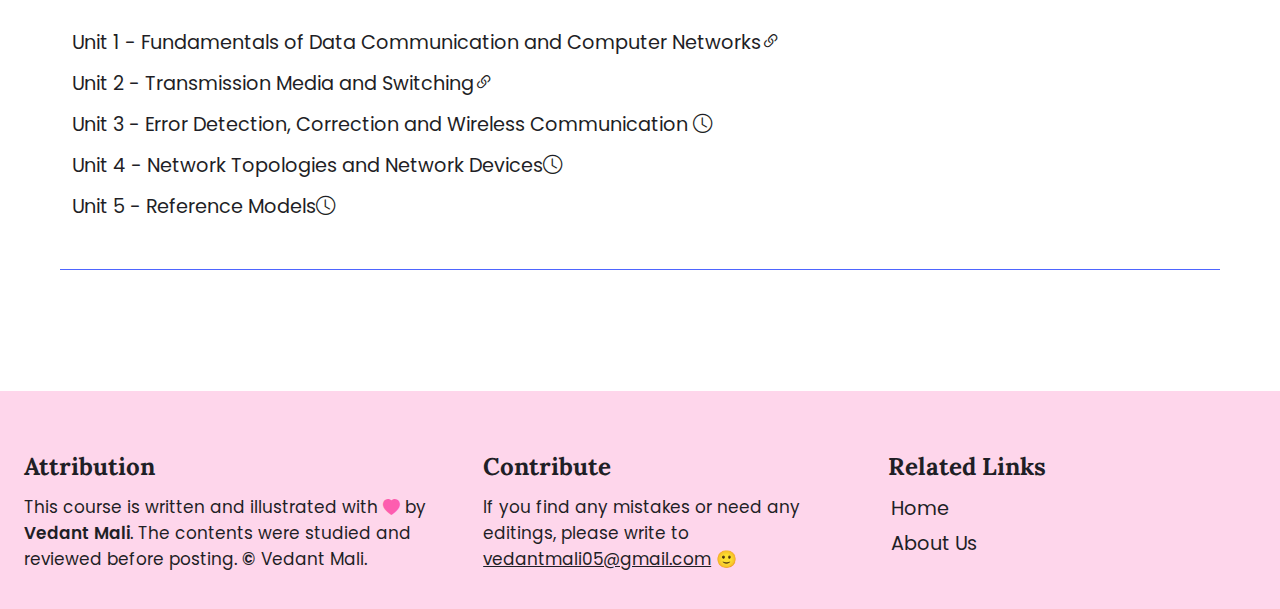
==== commit cb49390f: "v0.12" ====
--- a/index.html
+++ b/index.html
@@ -53,7 +53,7 @@
                 This course will explore all the aspects of Software Enggineering attaining the skill of using relevant software process model for developing software products.</p>
             <!-- Index List -->
             <ul class="unit-list-box show-index">
-                <li><a href="SENU1.html">Unit 1 - Software Development Process <span class="link-icon-box"><i class="bi bi-link-45deg"></i></span></a></li>
+                <li><a href="U1SEN.html">Unit 1 - Software Development Process <span class="link-icon-box"><i class="bi bi-link-45deg"></i></span></a></li>
                 <li>
                     <a href="#">Unit 2 - Software Requirement Enggineering <span class="link-icon-box"><i class="bi bi-clock"></i></span></a>
                 </li>
@@ -74,7 +74,7 @@
                 Lorem ipsum dolor sit amet consectetur adipisicing elit. Consectetur facere vero repellat perferendis error reprehenderit ut nisi dolorem, placeat ducimus adipisci esse explicabo doloribus, sapiente earum minus aliquam, aspernatur sint.</p>
             <!-- Index List -->
             <ul class="unit-list-box show-index">
-                <li><a href="MICU1.html">Unit 1 - 8086-16 Bit Microprocessor<span class="link-icon-box"><i class="bi bi-link-45deg"></i></span></a></li>
+                <li><a href="#">Unit 1 - 8086-16 Bit Microprocessor<span class="link-icon-box"><i class="bi bi-clock"></i></span></a></li>
                 <li>
                     <a href="#">Unit 2 - The Art of Assembly Language Programming<span class="link-icon-box"><i class="bi bi-clock"></i></span></a>
                 </li>
@@ -95,9 +95,9 @@
                 Lorem ipsum dolor sit amet consectetur adipisicing elit. Consectetur facere vero repellat perferendis error reprehenderit ut nisi dolorem, placeat ducimus adipisci esse explicabo doloribus, sapiente earum minus aliquam, aspernatur sint.</p>
             <!-- Index List -->
             <ul class="unit-list-box show-index">
-                <li><a href="DCCU1.html">Unit 1 - Fundamentals of Data Communication and Computer Networks<span class="link-icon-box"><i class="bi bi-link-45deg"></i></span></a></li>
+                <li><a href="U1DCC.html">Unit 1 - Fundamentals of Data Communication and Computer Networks<span class="link-icon-box"><i class="bi bi-link-45deg"></i></span></a></li>
                 <li>
-                    <a href="#">Unit 2 - Transmission Media and Switching<span class="link-icon-box"><i class="bi bi-clock"></i></span></a>
+                    <a href="U2DCC.html">Unit 2 - Transmission Media and Switching<span class="link-icon-box"><i class="bi bi-link-45deg"></i></span></a>
                 </li>
                 <li>
                     <a href="#">Unit 3 - Error Detection, Correction and Wireless Communication <span class="link-icon-box"><i class="bi bi-clock"></i></span></a>
--- a/style-prose.css
+++ b/style-prose.css
@@ -30,12 +30,13 @@
 }
 
 .index-title h2 {
+    padding: 1rem;
     font: 500 3rem/130% "Lora", serif;
 }
 
 .index-list-box {
     padding: 1rem;
-    font-size: 1.6rem;
+    font-size: 1.4rem;
     transition: all .5s ease;
     overflow: auto;
 }
@@ -74,8 +75,11 @@
     margin-left: auto;
     display: block;
     border-left: 1px solid var(--text-black);
-    overflow: auto;
+    overflow-y: auto;
+    overflow-x: hidden;
     max-height: calc(100vh - 7rem);
+    width: 100%;
+    max-width: 100%;
 }
 
 .prose-heading-1 {
@@ -97,7 +101,7 @@
 .prose-heading-2:not(.key-header .prose-heading-2) {
     margin-top: 3rem;
     padding-top: 1rem;
-    border-top: 1px solid var(--smooth-dark);
+    border-top: 1px solid var(--purple);
 }
 
 .prose-heading-3 {
@@ -109,7 +113,7 @@
     max-width: 70ch;
     font-weight: 400;
     font-size: 1.6rem;
-    margin-bottom: 1.2em;
+    margin: .5rem 1rem;
 }
 
 li.prose-para {
@@ -135,57 +139,69 @@
     text-decoration: underline;
 }
 
+.prose-para kbd {
+    font: 600 16px/130% "Roboto Mono";
+    border: 1px solid var(--text-black);
+}
+
+.prose-para code {
+    font: 600 16px/130% "Roboto Mono";
+    background: var(--purple-light);
+}
+
+.subtopic-2>*:not(.prose-heading-3) {
+    margin-left: 2rem;
+}
+
+.prose-list li {
+    list-style: decimal;
+    list-style-position: outside;
+    margin-left: 2rem;
+}
+
+ul.prose-list li {
+    list-style: square;
+}
+
+.prose-list li::marker {
+    color: var(--purple);
+    font-weight: 600;
+}
+
+.prose-list li :is(ul, ol) {
+    margin: 1rem 0 1rem 2rem;
+}
+
+.prose-list li :is(ul, ol) li {
+    list-style: disc;
+}
+
+.sources *,
+.prose-figure figcaption {
+    font: italic 1.4rem/130% "Poppins", sans-serif;
+}
+
+
+/* //////////////////////////// Figures in Prose */
+
 .prose-figure {
-    display: flex;
-    flex-wrap: wrap;
-    font-size: 1.4rem;
+    width: 100%;
+    height: 100%;
+    overflow-x: auto;
+    border: 1px solid var(--purple);
+    border-top: none;
+    border-bottom: none;
+}
+
+.prose-figure img {
+    padding: 2rem 1rem;
+    min-width: 50rem;
 }
 
 .prose-figure figcaption {
     min-width: 20ch;
     max-width: 35ch;
     padding: 1rem;
-}
-
-.prose-para kbd {
-    font: 600 16px/130% "Roboto Mono";
-    border: 1px solid var(--text-black);
-}
-
-.prose-para code {
-    font: 600 16px/130% "Roboto Mono";
-    background: var(--purple-light);
-}
-
-.subtopic-2>*:not(.prose-heading-3) {
-    margin-left: 2rem;
-}
-
-.prose-list li {
-    list-style: decimal;
-    list-style-position: outside;
-    margin-left: 2rem;
-}
-
-ul.prose-list li {
-    list-style: square;
-}
-
-.prose-list li::marker {
-    color: var(--purple);
-    font-weight: 600;
-}
-
-.prose-list li :is(ul, ol) {
-    margin: 1rem 0 1rem 2rem;
-}
-
-.prose-list li :is(ul, ol) li {
-    list-style: disc;
-}
-
-.sources * {
-    font: italic 1.4rem/130% "Lora", serif;
 }
 
 
@@ -257,7 +273,7 @@
         overflow: auto;
     }
     .topic-prose-wrapper {
-        padding: 2rem;
+        padding: 2rem 0;
         max-height: 100%;
         border: none;
     }
